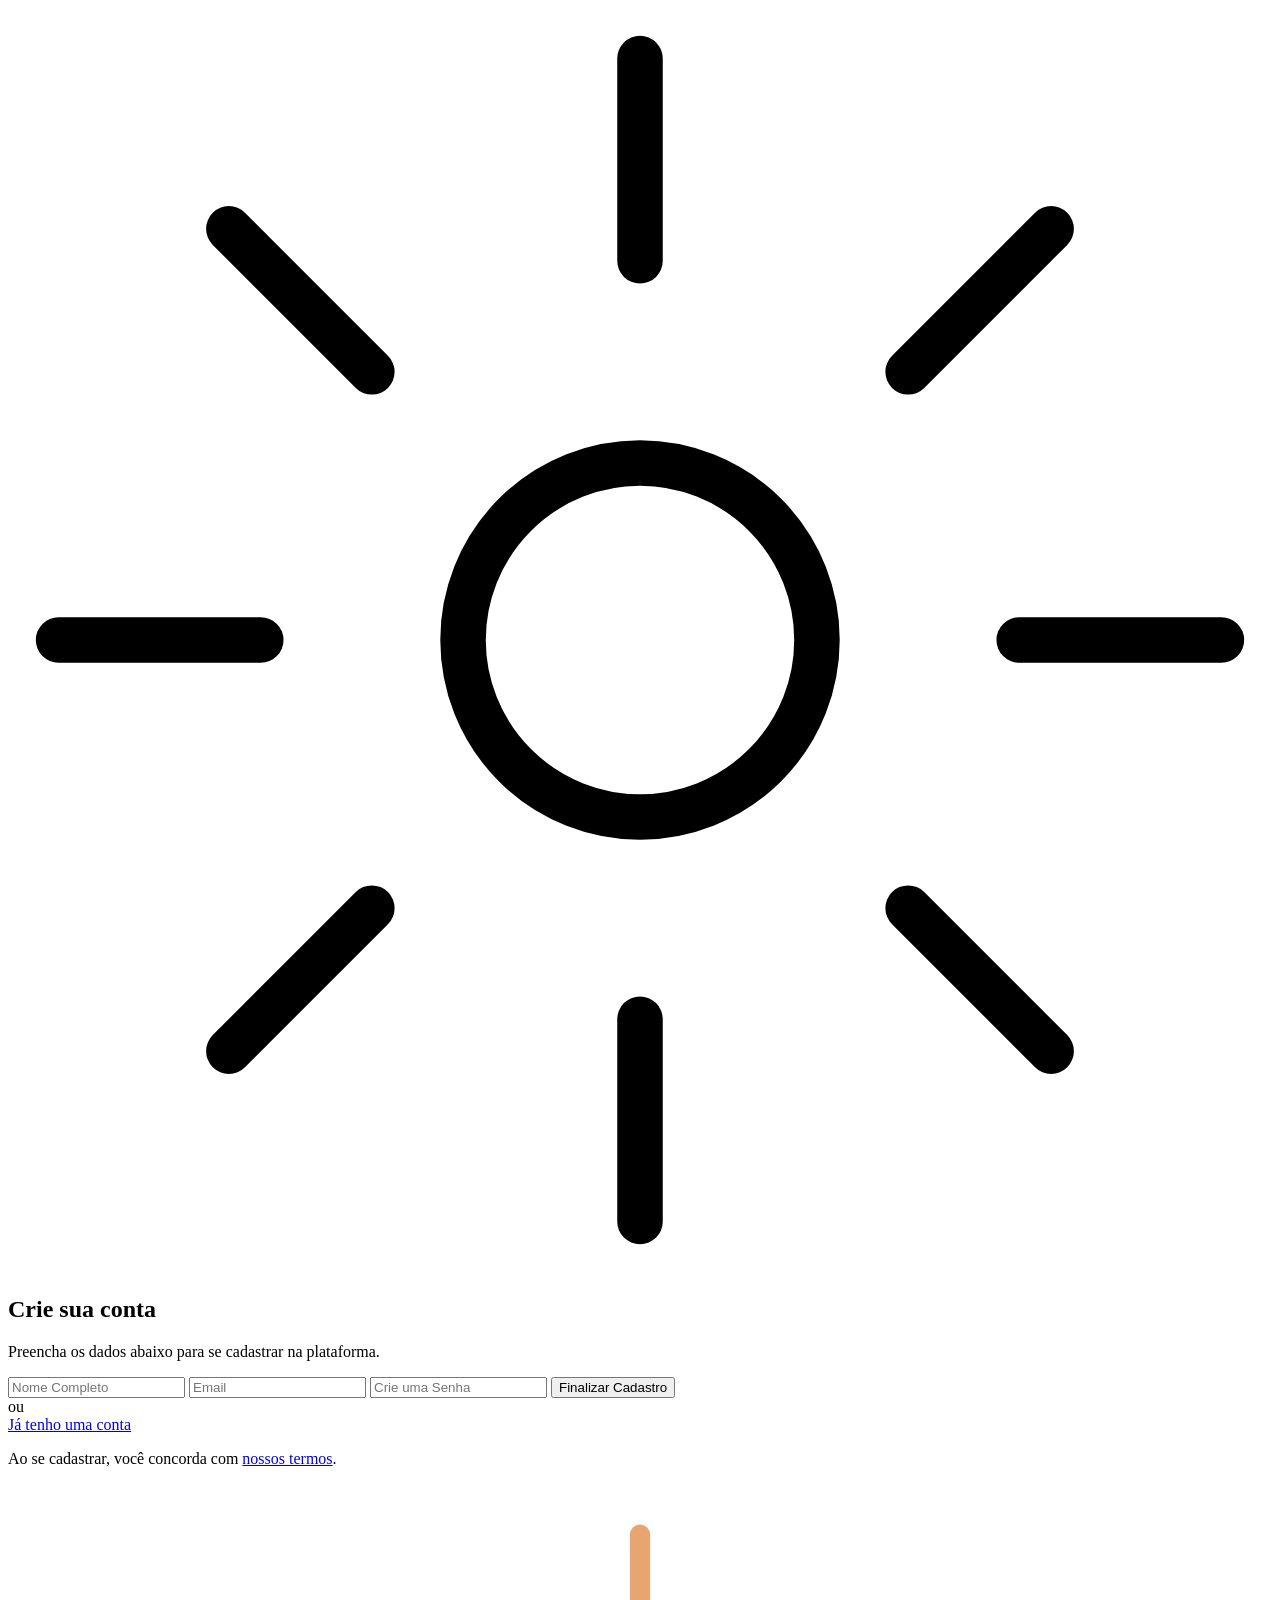
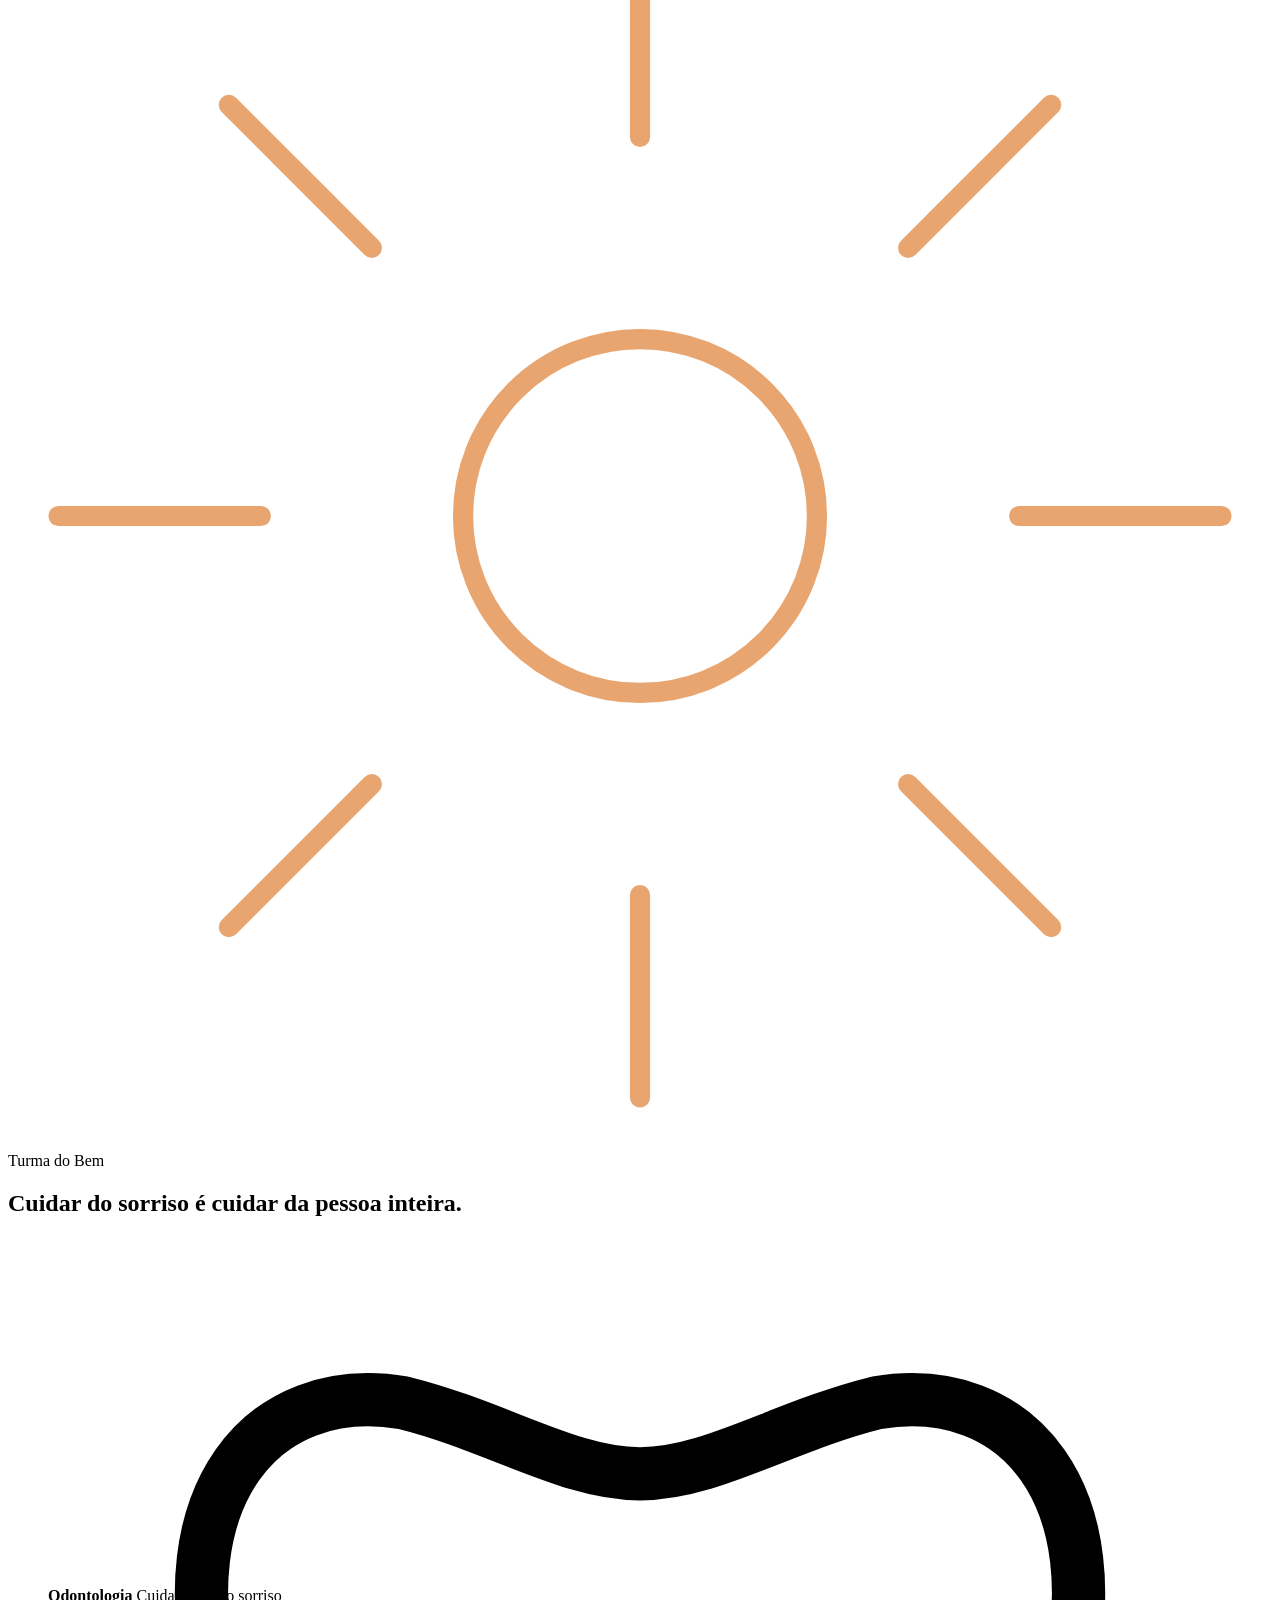
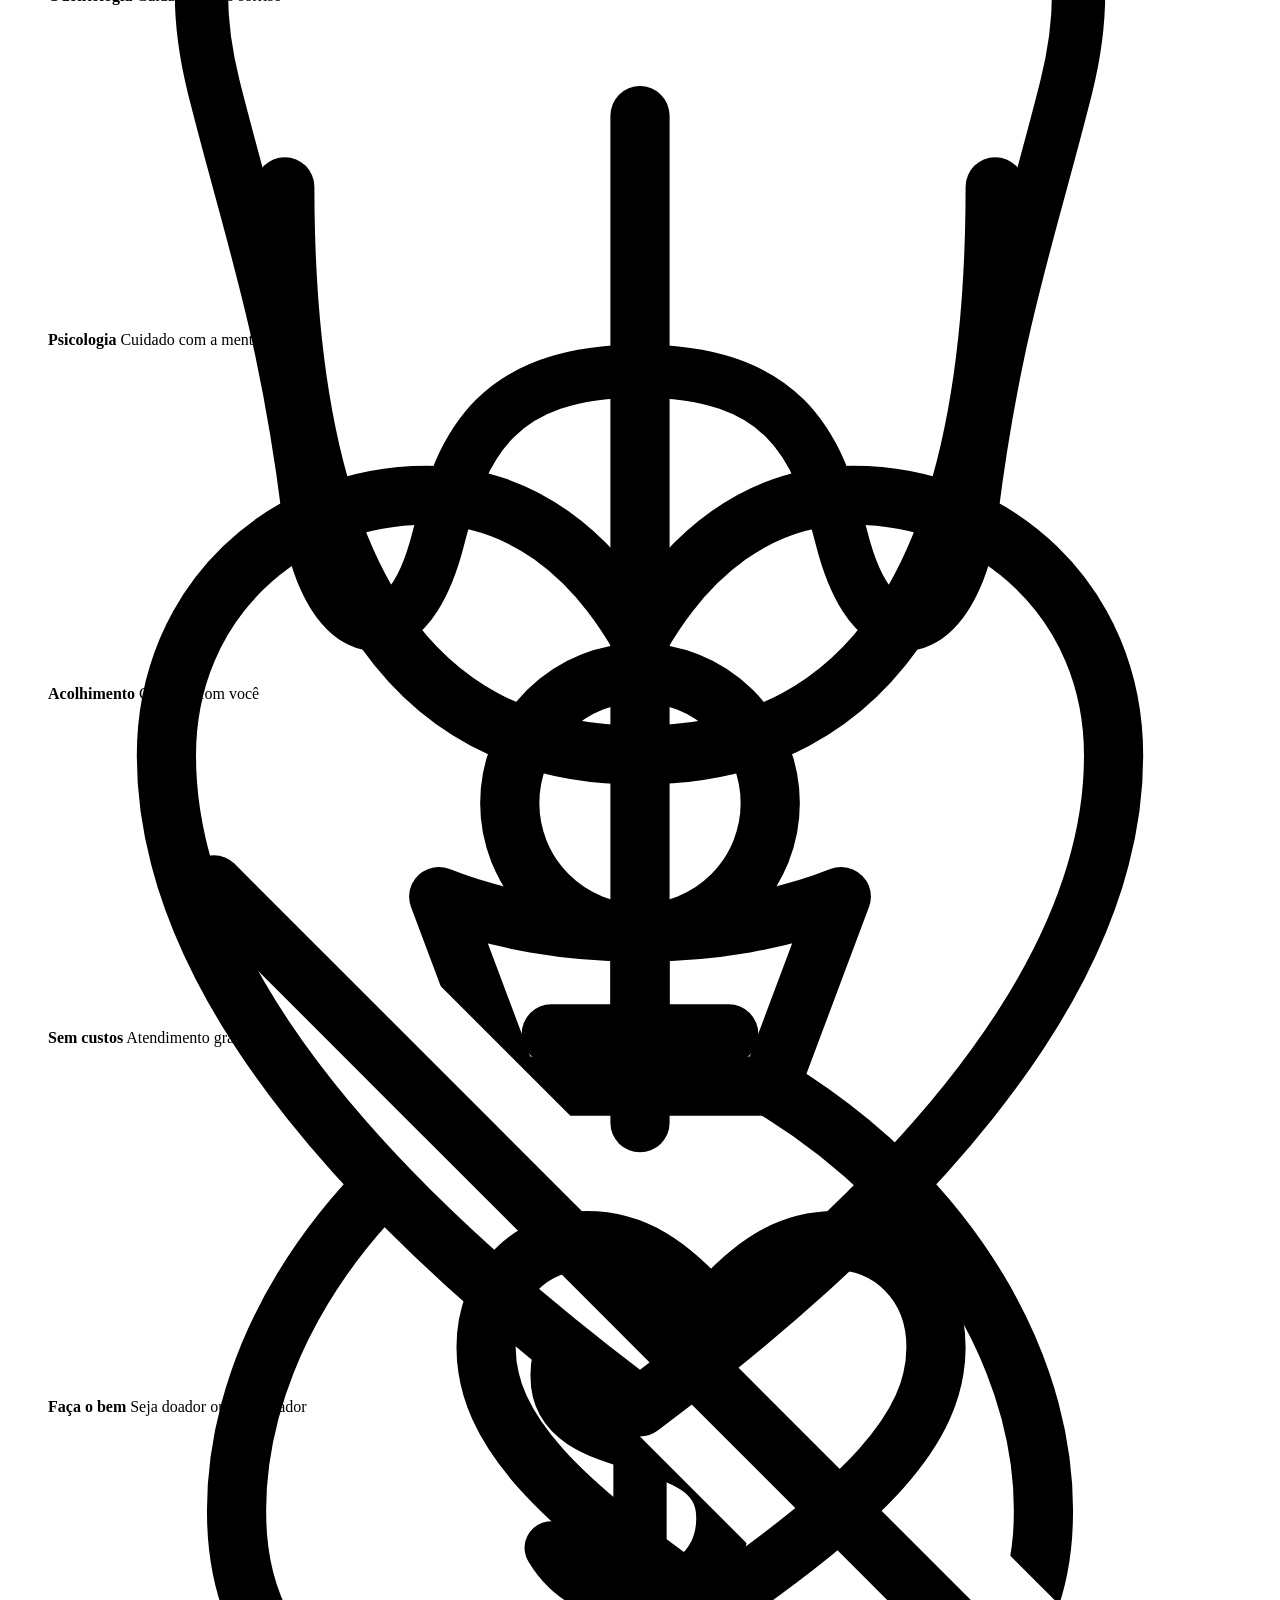
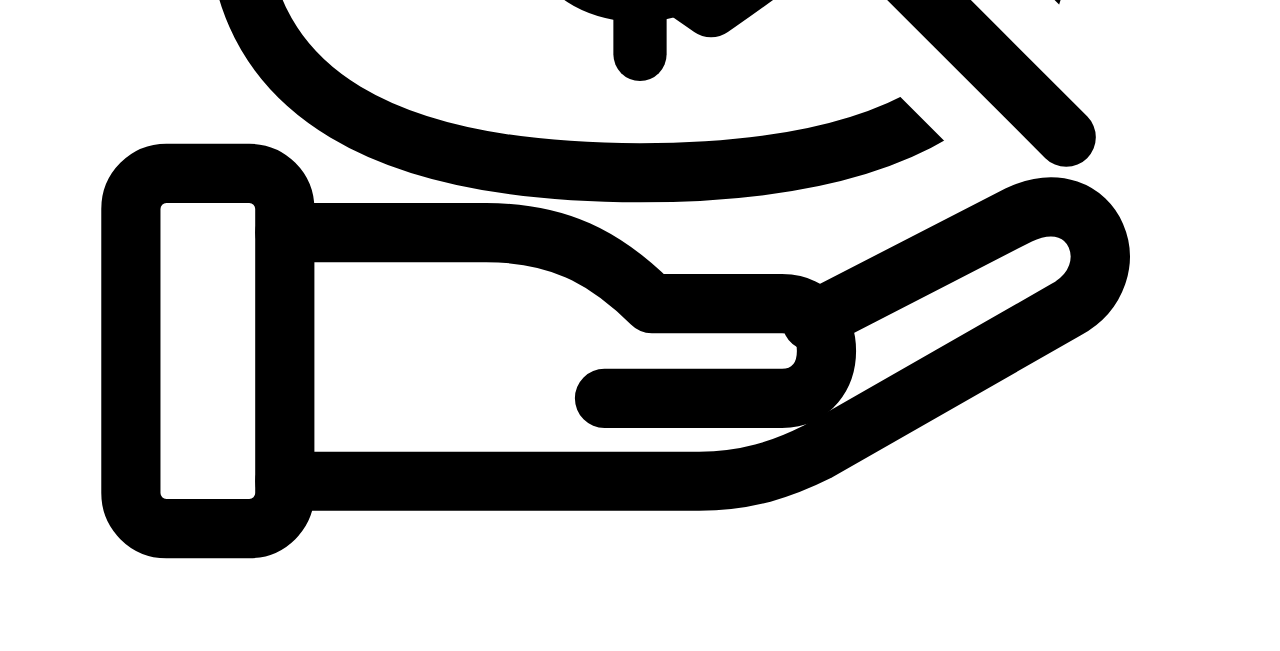
==== cadastro.html @ 6585f1bc "Move styles to external stylesheet Replaced internal CSS styles with an external stylesheet." ====
<!DOCTYPE html>
<html lang="pt-BR">
<head>
  <meta charset="UTF-8">
  <meta name="viewport" content="width=device-width, initial-scale=1.0">
  <title>Cadastro | Turma do Bem</title>

  <!-- Ícone da aba do navegador (favicon) -->
  <link rel="icon" type="image/svg+xml" href="data:image/svg+xml,%3Csvg xmlns='http://www.w3.org/2000/svg' viewBox='0 0 100 100'%3E%3Cg fill='none' stroke='%23E8A56F' stroke-width='6' stroke-linecap='round'%3E%3Ccircle cx='50' cy='50' r='17'/%3E%3Cpath d='M50 8v17 M50 75v17 M8 50h17 M75 50h17 M20.3 20.3l12 12 M67.7 67.7l12 12 M79.7 20.3l-12 12 M32.3 67.7l-12 12'/%3E%3C/g%3E%3C/svg%3E">

  <!-- Fontes utilizadas no projeto -->
  <link rel="preconnect" href="https://fonts.googleapis.com">
  <link rel="preconnect" href="https://fonts.gstatic.com" crossorigin>
  <link href="https://fonts.googleapis.com/css2?family=Hanken+Grotesk:wght@500;600;700&family=Roboto:wght@600&display=swap" rel="stylesheet">

  <link rel="stylesheet" href="style_cadastro_atualizado.css">
</head>

<body>
  <div class="pagina">
    <main>
      <!-- Área de cadastro -->
      <section class="formulario">
        <svg class="logo" viewBox="0 0 100 100" fill="none"
          stroke="currentColor" stroke-width="3.6" stroke-linecap="round"
          role="img" aria-label="Símbolo da Turma do Bem">
          <circle cx="50" cy="50" r="14"/>
          <g>
            <line x1="50" y1="4" x2="50" y2="20"/>
            <line x1="50" y1="4" x2="50" y2="20" transform="rotate(45 50 50)"/>
            <line x1="50" y1="4" x2="50" y2="20" transform="rotate(90 50 50)"/>
            <line x1="50" y1="4" x2="50" y2="20" transform="rotate(135 50 50)"/>
            <line x1="50" y1="4" x2="50" y2="20" transform="rotate(180 50 50)"/>
            <line x1="50" y1="4" x2="50" y2="20" transform="rotate(225 50 50)"/>
            <line x1="50" y1="4" x2="50" y2="20" transform="rotate(270 50 50)"/>
            <line x1="50" y1="4" x2="50" y2="20" transform="rotate(315 50 50)"/>
          </g>
        </svg>

        <h1>Crie sua conta</h1>
        <p class="subtitulo">Preencha os dados abaixo para se cadastrar na plataforma.</p>

        <form class="campos" id="cadastro" novalidate>
          <input id="nome" type="text" placeholder="Nome Completo"
            aria-label="Nome completo" autocomplete="name">
          <input id="email" type="email" placeholder="Email"
            aria-label="Email" autocomplete="email">
          <input id="senha" type="password" placeholder="Crie uma Senha"
            aria-label="Crie uma senha" autocomplete="new-password">

          <button class="botao" type="submit">Finalizar Cadastro</button>

          <div class="ou"><span></span>ou<span></span></div>
          <a class="botao-secundario" href="#">Já tenho uma conta</a>
        </form>

        <p class="termos">
          Ao se cadastrar, você concorda com <a href="#">nossos termos</a>.
        </p>
      </section>

      <!-- Área de apresentação dos serviços -->
      <section class="vitrine">
        <div class="brilho" aria-hidden="true"></div>

        <svg class="sol-fundo" aria-hidden="true" viewBox="0 0 100 100"
          fill="none" stroke="#E8A56F" stroke-width="1.6"
          stroke-linecap="round">
          <circle cx="50" cy="50" r="14"/>
          <g>
            <line x1="50" y1="4" x2="50" y2="20"/>
            <line x1="50" y1="4" x2="50" y2="20" transform="rotate(45 50 50)"/>
            <line x1="50" y1="4" x2="50" y2="20" transform="rotate(90 50 50)"/>
            <line x1="50" y1="4" x2="50" y2="20" transform="rotate(135 50 50)"/>
            <line x1="50" y1="4" x2="50" y2="20" transform="rotate(180 50 50)"/>
            <line x1="50" y1="4" x2="50" y2="20" transform="rotate(225 50 50)"/>
            <line x1="50" y1="4" x2="50" y2="20" transform="rotate(270 50 50)"/>
            <line x1="50" y1="4" x2="50" y2="20" transform="rotate(315 50 50)"/>
          </g>
        </svg>

        <div class="chamada">
          <span class="selo">Turma do Bem</span>
          <h2>Cuidar do sorriso é cuidar da <span>pessoa inteira.</span></h2>
        </div>

        <div class="arcos">
          <!-- Serviço 1: Odontologia -->
          <figure class="servico">
            <div class="arco laranja" style="height: 350px;">
              <svg viewBox="0 0 100 100" fill="none" stroke="currentColor"
                stroke-width="4.5" stroke-linecap="round" stroke-linejoin="round"
                aria-hidden="true">
                <path d="M30 14C18 12 10 22 14 38C17 50 20 58 22 74C23 84 30 88 33 76C35 68 38 62 50 62C62 62 65 68 67 76C70 88 77 84 78 74C80 58 83 50 86 38C90 22 82 12 70 14C62 16 56 20 50 20C44 20 38 16 30 14Z"/>
              </svg>
            </div>
            <figcaption>
              <strong class="texto-laranja">Odontologia</strong>
              <span>Cuidado com o sorriso</span>
            </figcaption>
          </figure>

          <!-- Serviço 2: Psicologia -->
          <figure class="servico">
            <div class="arco areia" style="height: 310px;">
              <svg viewBox="0 0 100 100" fill="none" stroke="currentColor"
                stroke-width="5" stroke-linecap="round" stroke-linejoin="round"
                aria-hidden="true">
                <path d="M20 14C20 46 30 62 50 62C70 62 80 46 80 14"/>
                <line x1="50" y1="8" x2="50" y2="92"/>
              </svg>
            </div>
            <figcaption>
              <strong class="texto-areia">Psicologia</strong>
              <span>Cuidado com a mente</span>
            </figcaption>
          </figure>

          <!-- Serviço 3: Acolhimento -->
          <figure class="servico">
            <div class="arco claro" style="height: 320px;">
              <svg viewBox="0 0 100 100" fill="none" stroke="currentColor"
                stroke-width="5" stroke-linecap="round" stroke-linejoin="round"
                aria-hidden="true">
                <path d="M50 88C18 64 10 46 10 33C10 20 20 11 32 11C40 11 46 16 50 23C54 16 60 11 68 11C80 11 90 20 90 33C90 46 82 64 50 88Z"/>
                <g transform="translate(25 19) scale(.5)" stroke-width="10">
                  <circle cx="50" cy="36" r="22"/>
                  <line x1="50" y1="58" x2="50" y2="90"/>
                  <line x1="35" y1="75" x2="65" y2="75"/>
                </g>
              </svg>
            </div>
            <figcaption>
              <strong class="texto-laranja">Acolhimento</strong>
              <span>Cuidado com você</span>
            </figcaption>
          </figure>

          <!-- Serviço 4: Atendimento gratuito -->
          <figure class="servico">
            <div class="arco areia" style="height: 310px;">
              <svg viewBox="0 0 100 100" fill="none" stroke="currentColor"
                stroke-width="5" stroke-linecap="round" stroke-linejoin="round"
                aria-hidden="true">
                <defs>
                  <mask id="corte">
                    <rect width="100" height="100" fill="#fff"/>
                    <line x1="14" y1="14" x2="86" y2="86"
                      stroke="#000" stroke-width="15"/>
                  </mask>
                </defs>
                <g mask="url(#corte)">
                  <path d="M39 31C24 40 15 55 16 69C17 82 28 89 50 89C72 89 83 82 84 69C85 55 76 40 61 31Z"/>
                  <path d="M39 31L33 15C43 19 57 19 67 15L61 31"/>
                  <path d="M57 53C55 50.5 52.5 49.5 50 49.5C45.5 49.5 43 52 43 55.5C43 63 57 59.5 57 67.5C57 71 54.5 74 50 74C46.5 74 44 72.5 42.5 70" stroke-width="4.5"/>
                  <line x1="50" y1="44" x2="50" y2="79" stroke-width="4.5"/>
                </g>
                <line x1="14" y1="14" x2="86" y2="86"/>
              </svg>
            </div>
            <figcaption>
              <strong class="texto-areia">Sem custos</strong>
              <span>Atendimento gratuito</span>
            </figcaption>
          </figure>

          <!-- Serviço 5: Doação e colaboração -->
          <figure class="servico">
            <div class="arco laranja" style="height: 335px;">
              <svg viewBox="0 0 100 100" fill="none" stroke="currentColor"
                stroke-width="5" stroke-linecap="round" stroke-linejoin="round"
                aria-hidden="true">
                <path d="M56 46C43 37 37 31 37 24C37 18.5 41 15 45.5 15C49.5 15 52.5 17 56 21C59.5 17 62.5 15 66.5 15C71 15 75 18.5 75 24C75 31 69 37 56 46Z"/>
                <rect x="7" y="60" width="13" height="30" rx="3"/>
                <path d="M20 65H37C43 65 47 67 51 71H62C67 71 67 79 62 79H47"/>
                <path d="M20 86H55C59 86 62 85 65 83.5L86 71.5C91.5 68.5 88.5 60.5 82 63.5L64.5 72.5"/>
              </svg>
            </div>
            <figcaption>
              <strong class="texto-laranja">Faça o bem</strong>
              <span>Seja doador ou colaborador</span>
            </figcaption>
          </figure>
        </div>
      </section>
    </main>
  </div>

  <script>
    // Seleciona o formulário de cadastro na página.
    const formulario = document.getElementById("cadastro");

    // Impede que o formulário recarregue a página ao ser enviado.
    formulario.addEventListener("submit", function(evento) {
      evento.preventDefault();
    });
  </script>
</body>
</html>
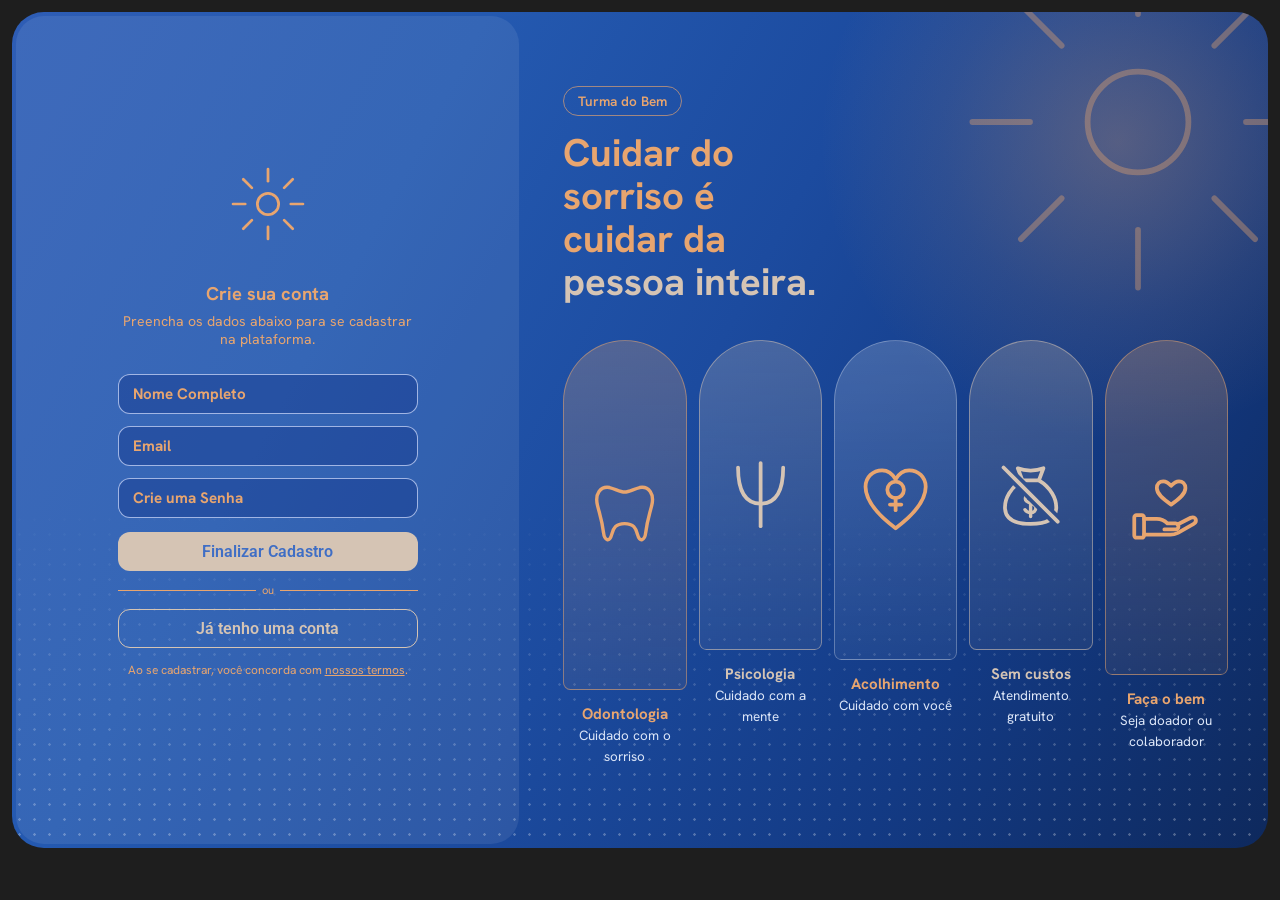
==== commit 348807e9: "Add internal CSS styles to cadastro.html Added internal CSS styles for layout and design." ====
--- a/cadastro.html
+++ b/cadastro.html
@@ -13,7 +13,354 @@
   <link rel="preconnect" href="https://fonts.gstatic.com" crossorigin>
   <link href="https://fonts.googleapis.com/css2?family=Hanken+Grotesk:wght@500;600;700&family=Roboto:wght@600&display=swap" rel="stylesheet">
 
-  <link rel="stylesheet" href="style_cadastro_atualizado.css">
+  <style>
+    /* 1. Configurações gerais e cores do projeto */
+    :root {
+      --fundo: #1e1e1e;
+      --laranja: #e8a56f;
+      --areia: #d5c4b4;
+      --texto: #dce6f8;
+      --branco: #ffffff;
+      --azul-botao: #3f6ec5;
+      --fonte: "Hanken Grotesk", "Segoe UI", sans-serif;
+      --fonte-botao: Roboto, "Segoe UI", sans-serif;
+    }
+
+    * {
+      box-sizing: border-box;
+    }
+
+    body {
+      margin: 0;
+      background: var(--fundo);
+      color: var(--texto);
+      font-family: var(--fonte);
+    }
+
+    .pagina {
+      padding: 12px;
+    }
+
+    /* 2. Estrutura principal: formulário e apresentação */
+    main {
+      display: flex;
+      flex-wrap: wrap;
+      min-height: 836px;
+      overflow: hidden;
+      border-radius: 32px;
+      background: linear-gradient(
+        118deg,
+        #2e5db5,
+        #2459b0 28%,
+        #1c4b9f 52%,
+        #133a84 76%,
+        #0e295d
+      );
+      position: relative;
+    }
+
+    /* Pontilhado decorativo na parte inferior */
+    main::after {
+      content: "";
+      position: absolute;
+      left: 0;
+      right: 0;
+      bottom: 0;
+      height: 42%;
+      pointer-events: none;
+      background-image: radial-gradient(
+        rgba(255, 255, 255, 0.28) 1.1px,
+        transparent 1.5px
+      );
+      background-size: 15px 15px;
+      -webkit-mask-image: linear-gradient(to top, #000, transparent);
+      mask-image: linear-gradient(to top, #000, transparent);
+    }
+
+    /* 3. Formulário de cadastro */
+    .formulario {
+      position: relative;
+      z-index: 2;
+      flex: 1 1 380px;
+      display: flex;
+      flex-direction: column;
+      align-items: center;
+      justify-content: center;
+      margin: 4px;
+      padding: 40px 24px 56px;
+      border-radius: 28px;
+      background: rgba(255, 255, 255, 0.08);
+      text-align: center;
+    }
+
+    .logo {
+      width: 76px;
+      height: 76px;
+      margin-bottom: 40px;
+      color: var(--laranja);
+    }
+
+    .formulario h1 {
+      margin: 0 0 6px;
+      color: var(--laranja);
+      font-size: 1.15rem;
+    }
+
+    .subtitulo {
+      max-width: 300px;
+      margin: 0 0 26px;
+      color: var(--laranja);
+      font-size: 0.88rem;
+    }
+
+    .campos {
+      width: 100%;
+      max-width: 300px;
+      display: flex;
+      flex-direction: column;
+      gap: 12px;
+    }
+
+    .campos input {
+      height: 40px;
+      padding: 0 14px;
+      border: 1.5px solid rgba(214, 226, 255, 0.7);
+      border-radius: 12px;
+      background: rgba(22, 56, 140, 0.45);
+      color: var(--branco);
+      font: 600 0.95rem var(--fonte);
+    }
+
+    .campos input::placeholder {
+      color: var(--laranja);
+      font-weight: 700;
+      opacity: 1;
+    }
+
+    .campos input:focus {
+      outline: 2px solid var(--laranja);
+      outline-offset: 2px;
+    }
+
+    .botao,
+    .botao-secundario {
+      padding: 10px 20px;
+      border-radius: 12px;
+      font: 600 1rem var(--fonte-botao);
+      cursor: pointer;
+    }
+
+    .botao {
+      margin-top: 2px;
+      border: none;
+      background: var(--areia);
+      color: var(--azul-botao);
+    }
+
+    .botao-secundario {
+      display: block;
+      padding: 9px 20px;
+      border: 1.5px solid var(--areia);
+      color: var(--areia);
+      text-decoration: none;
+    }
+
+    .ou {
+      display: flex;
+      align-items: center;
+      gap: 6px;
+      color: var(--laranja);
+      font-size: 0.7rem;
+    }
+
+    .ou span {
+      flex: 1;
+      border-top: 1.5px solid var(--laranja);
+    }
+
+    .termos {
+      margin: 14px 0 0;
+      color: var(--laranja);
+      font-size: 0.75rem;
+    }
+
+    .termos a {
+      color: var(--laranja);
+    }
+
+    /* 4. Área institucional da ONG */
+    .vitrine {
+      position: relative;
+      z-index: 1;
+      flex: 1.5 1 560px;
+      min-width: 0;
+      display: flex;
+      flex-direction: column;
+      justify-content: center;
+      gap: 36px;
+      padding: 48px 40px 56px;
+      overflow: hidden;
+    }
+
+    .brilho {
+      position: absolute;
+      top: -180px;
+      right: -160px;
+      width: 620px;
+      height: 620px;
+      border-radius: 50%;
+      background: radial-gradient(
+        circle,
+        rgba(232, 165, 111, 0.30),
+        rgba(232, 165, 111, 0.10) 40%,
+        transparent 68%
+      );
+    }
+
+    .sol-fundo {
+      position: absolute;
+      top: -70px;
+      right: -50px;
+      width: 360px;
+      opacity: 0.38;
+    }
+
+    .chamada {
+      position: relative;
+      max-width: 30ch;
+    }
+
+    .selo {
+      display: inline-block;
+      margin-bottom: 16px;
+      padding: 5px 14px;
+      border: 1px solid rgba(232, 165, 111, 0.65);
+      border-radius: 999px;
+      color: var(--laranja);
+      font-size: 0.85rem;
+      font-weight: 600;
+    }
+
+    .chamada h2 {
+      margin: 0;
+      color: var(--laranja);
+      font-size: 2.4rem;
+      line-height: 1.12;
+    }
+
+    .chamada h2 span {
+      color: var(--areia);
+    }
+
+    /* 5. Grade dos serviços */
+    .arcos {
+      position: relative;
+      width: 100%;
+      max-width: 820px;
+      display: grid;
+      grid-template-columns: repeat(5, 1fr);
+      gap: 24px 12px;
+    }
+
+    .servico {
+      min-width: 0;
+      margin: 0;
+      display: flex;
+      flex-direction: column;
+      gap: 14px;
+    }
+
+    .arco {
+      height: 320px;
+      display: flex;
+      align-items: center;
+      justify-content: center;
+      border: 1px solid;
+      border-radius: 200px 200px 24px 24px;
+    }
+
+    .arco svg {
+      width: 62%;
+      max-width: 84px;
+      height: auto;
+    }
+
+    .laranja {
+      border-color: rgba(232, 165, 111, 0.5);
+      background: linear-gradient(
+        180deg,
+        rgba(232, 165, 111, 0.26),
+        rgba(232, 165, 111, 0.08)
+      );
+      color: var(--laranja);
+    }
+
+    .areia {
+      border-color: rgba(213, 196, 180, 0.5);
+      background: linear-gradient(
+        180deg,
+        rgba(213, 196, 180, 0.24),
+        rgba(213, 196, 180, 0.07)
+      );
+      color: var(--areia);
+    }
+
+    .claro {
+      border-color: rgba(255, 255, 255, 0.28);
+      background: linear-gradient(
+        180deg,
+        rgba(255, 255, 255, 0.18),
+        rgba(255, 255, 255, 0.05)
+      );
+      color: var(--laranja);
+    }
+
+    figcaption {
+      text-align: center;
+    }
+
+    figcaption strong {
+      display: block;
+      font-size: 0.95rem;
+      white-space: nowrap;
+    }
+
+    figcaption span {
+      color: var(--texto);
+      font-size: 0.84rem;
+    }
+
+    .texto-laranja {
+      color: var(--laranja);
+    }
+
+    .texto-areia {
+      color: var(--areia);
+    }
+
+    /* 6. Ajustes para celulares e telas menores */
+    @media (max-width: 760px) {
+      main {
+        min-height: 0;
+      }
+
+      .vitrine {
+        padding: 36px 20px 44px;
+      }
+
+      .arcos {
+        grid-template-columns: repeat(3, 1fr);
+      }
+
+      .arco {
+        height: 170px;
+      }
+
+      .chamada h2 {
+        font-size: 1.8rem;
+      }
+    }
+  </style>
 </head>
 
 <body>
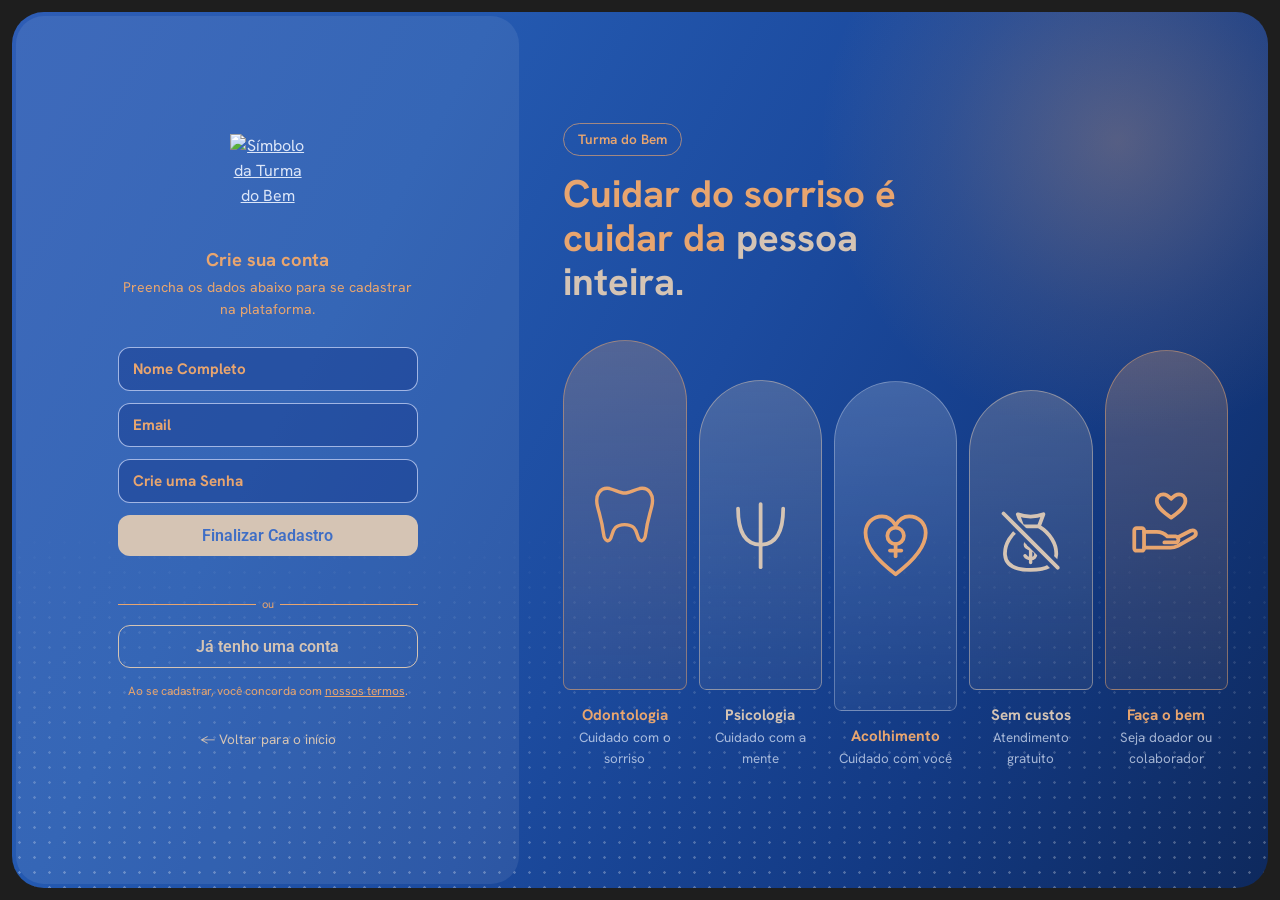
==== commit f628895e: "Enhance cadastro.html with meta and form updates Updated the cadastro.html file by adding a descript" ====
--- a/cadastro.html
+++ b/cadastro.html
@@ -3,441 +3,67 @@
 <head>
   <meta charset="UTF-8">
   <meta name="viewport" content="width=device-width, initial-scale=1.0">
+  <meta name="description" content="Crie sua conta na plataforma da Turma do Bem.">
   <title>Cadastro | Turma do Bem</title>
 
-  <!-- Ícone da aba do navegador (favicon) -->
-  <link rel="icon" type="image/svg+xml" href="data:image/svg+xml,%3Csvg xmlns='http://www.w3.org/2000/svg' viewBox='0 0 100 100'%3E%3Cg fill='none' stroke='%23E8A56F' stroke-width='6' stroke-linecap='round'%3E%3Ccircle cx='50' cy='50' r='17'/%3E%3Cpath d='M50 8v17 M50 75v17 M8 50h17 M75 50h17 M20.3 20.3l12 12 M67.7 67.7l12 12 M79.7 20.3l-12 12 M32.3 67.7l-12 12'/%3E%3C/g%3E%3C/svg%3E">
-
-  <!-- Fontes utilizadas no projeto -->
+  <!-- Ícone da aba e fontes -->
+  <link rel="icon" href="imagens/logo.svg" type="image/svg+xml">
   <link rel="preconnect" href="https://fonts.googleapis.com">
   <link rel="preconnect" href="https://fonts.gstatic.com" crossorigin>
   <link href="https://fonts.googleapis.com/css2?family=Hanken+Grotesk:wght@500;600;700&family=Roboto:wght@600&display=swap" rel="stylesheet">
 
-  <style>
-    /* 1. Configurações gerais e cores do projeto */
-    :root {
-      --fundo: #1e1e1e;
-      --laranja: #e8a56f;
-      --areia: #d5c4b4;
-      --texto: #dce6f8;
-      --branco: #ffffff;
-      --azul-botao: #3f6ec5;
-      --fonte: "Hanken Grotesk", "Segoe UI", sans-serif;
-      --fonte-botao: Roboto, "Segoe UI", sans-serif;
-    }
-
-    * {
-      box-sizing: border-box;
-    }
-
-    body {
-      margin: 0;
-      background: var(--fundo);
-      color: var(--texto);
-      font-family: var(--fonte);
-    }
-
-    .pagina {
-      padding: 12px;
-    }
-
-    /* 2. Estrutura principal: formulário e apresentação */
-    main {
-      display: flex;
-      flex-wrap: wrap;
-      min-height: 836px;
-      overflow: hidden;
-      border-radius: 32px;
-      background: linear-gradient(
-        118deg,
-        #2e5db5,
-        #2459b0 28%,
-        #1c4b9f 52%,
-        #133a84 76%,
-        #0e295d
-      );
-      position: relative;
-    }
-
-    /* Pontilhado decorativo na parte inferior */
-    main::after {
-      content: "";
-      position: absolute;
-      left: 0;
-      right: 0;
-      bottom: 0;
-      height: 42%;
-      pointer-events: none;
-      background-image: radial-gradient(
-        rgba(255, 255, 255, 0.28) 1.1px,
-        transparent 1.5px
-      );
-      background-size: 15px 15px;
-      -webkit-mask-image: linear-gradient(to top, #000, transparent);
-      mask-image: linear-gradient(to top, #000, transparent);
-    }
-
-    /* 3. Formulário de cadastro */
-    .formulario {
-      position: relative;
-      z-index: 2;
-      flex: 1 1 380px;
-      display: flex;
-      flex-direction: column;
-      align-items: center;
-      justify-content: center;
-      margin: 4px;
-      padding: 40px 24px 56px;
-      border-radius: 28px;
-      background: rgba(255, 255, 255, 0.08);
-      text-align: center;
-    }
-
-    .logo {
-      width: 76px;
-      height: 76px;
-      margin-bottom: 40px;
-      color: var(--laranja);
-    }
-
-    .formulario h1 {
-      margin: 0 0 6px;
-      color: var(--laranja);
-      font-size: 1.15rem;
-    }
-
-    .subtitulo {
-      max-width: 300px;
-      margin: 0 0 26px;
-      color: var(--laranja);
-      font-size: 0.88rem;
-    }
-
-    .campos {
-      width: 100%;
-      max-width: 300px;
-      display: flex;
-      flex-direction: column;
-      gap: 12px;
-    }
-
-    .campos input {
-      height: 40px;
-      padding: 0 14px;
-      border: 1.5px solid rgba(214, 226, 255, 0.7);
-      border-radius: 12px;
-      background: rgba(22, 56, 140, 0.45);
-      color: var(--branco);
-      font: 600 0.95rem var(--fonte);
-    }
-
-    .campos input::placeholder {
-      color: var(--laranja);
-      font-weight: 700;
-      opacity: 1;
-    }
-
-    .campos input:focus {
-      outline: 2px solid var(--laranja);
-      outline-offset: 2px;
-    }
-
-    .botao,
-    .botao-secundario {
-      padding: 10px 20px;
-      border-radius: 12px;
-      font: 600 1rem var(--fonte-botao);
-      cursor: pointer;
-    }
-
-    .botao {
-      margin-top: 2px;
-      border: none;
-      background: var(--areia);
-      color: var(--azul-botao);
-    }
-
-    .botao-secundario {
-      display: block;
-      padding: 9px 20px;
-      border: 1.5px solid var(--areia);
-      color: var(--areia);
-      text-decoration: none;
-    }
-
-    .ou {
-      display: flex;
-      align-items: center;
-      gap: 6px;
-      color: var(--laranja);
-      font-size: 0.7rem;
-    }
-
-    .ou span {
-      flex: 1;
-      border-top: 1.5px solid var(--laranja);
-    }
-
-    .termos {
-      margin: 14px 0 0;
-      color: var(--laranja);
-      font-size: 0.75rem;
-    }
-
-    .termos a {
-      color: var(--laranja);
-    }
-
-    /* 4. Área institucional da ONG */
-    .vitrine {
-      position: relative;
-      z-index: 1;
-      flex: 1.5 1 560px;
-      min-width: 0;
-      display: flex;
-      flex-direction: column;
-      justify-content: center;
-      gap: 36px;
-      padding: 48px 40px 56px;
-      overflow: hidden;
-    }
-
-    .brilho {
-      position: absolute;
-      top: -180px;
-      right: -160px;
-      width: 620px;
-      height: 620px;
-      border-radius: 50%;
-      background: radial-gradient(
-        circle,
-        rgba(232, 165, 111, 0.30),
-        rgba(232, 165, 111, 0.10) 40%,
-        transparent 68%
-      );
-    }
-
-    .sol-fundo {
-      position: absolute;
-      top: -70px;
-      right: -50px;
-      width: 360px;
-      opacity: 0.38;
-    }
-
-    .chamada {
-      position: relative;
-      max-width: 30ch;
-    }
-
-    .selo {
-      display: inline-block;
-      margin-bottom: 16px;
-      padding: 5px 14px;
-      border: 1px solid rgba(232, 165, 111, 0.65);
-      border-radius: 999px;
-      color: var(--laranja);
-      font-size: 0.85rem;
-      font-weight: 600;
-    }
-
-    .chamada h2 {
-      margin: 0;
-      color: var(--laranja);
-      font-size: 2.4rem;
-      line-height: 1.12;
-    }
-
-    .chamada h2 span {
-      color: var(--areia);
-    }
-
-    /* 5. Grade dos serviços */
-    .arcos {
-      position: relative;
-      width: 100%;
-      max-width: 820px;
-      display: grid;
-      grid-template-columns: repeat(5, 1fr);
-      gap: 24px 12px;
-    }
-
-    .servico {
-      min-width: 0;
-      margin: 0;
-      display: flex;
-      flex-direction: column;
-      gap: 14px;
-    }
-
-    .arco {
-      height: 320px;
-      display: flex;
-      align-items: center;
-      justify-content: center;
-      border: 1px solid;
-      border-radius: 200px 200px 24px 24px;
-    }
-
-    .arco svg {
-      width: 62%;
-      max-width: 84px;
-      height: auto;
-    }
-
-    .laranja {
-      border-color: rgba(232, 165, 111, 0.5);
-      background: linear-gradient(
-        180deg,
-        rgba(232, 165, 111, 0.26),
-        rgba(232, 165, 111, 0.08)
-      );
-      color: var(--laranja);
-    }
-
-    .areia {
-      border-color: rgba(213, 196, 180, 0.5);
-      background: linear-gradient(
-        180deg,
-        rgba(213, 196, 180, 0.24),
-        rgba(213, 196, 180, 0.07)
-      );
-      color: var(--areia);
-    }
-
-    .claro {
-      border-color: rgba(255, 255, 255, 0.28);
-      background: linear-gradient(
-        180deg,
-        rgba(255, 255, 255, 0.18),
-        rgba(255, 255, 255, 0.05)
-      );
-      color: var(--laranja);
-    }
-
-    figcaption {
-      text-align: center;
-    }
-
-    figcaption strong {
-      display: block;
-      font-size: 0.95rem;
-      white-space: nowrap;
-    }
-
-    figcaption span {
-      color: var(--texto);
-      font-size: 0.84rem;
-    }
-
-    .texto-laranja {
-      color: var(--laranja);
-    }
-
-    .texto-areia {
-      color: var(--areia);
-    }
-
-    /* 6. Ajustes para celulares e telas menores */
-    @media (max-width: 760px) {
-      main {
-        min-height: 0;
-      }
-
-      .vitrine {
-        padding: 36px 20px 44px;
-      }
-
-      .arcos {
-        grid-template-columns: repeat(3, 1fr);
-      }
-
-      .arco {
-        height: 170px;
-      }
-
-      .chamada h2 {
-        font-size: 1.8rem;
-      }
-    }
-  </style>
+  <!-- Estilos do site -->
+  <link rel="stylesheet" href="css/style.css">
 </head>
 
 <body>
   <div class="pagina">
-    <main>
+    <main class="moldura acesso">
       <!-- Área de cadastro -->
-      <section class="formulario">
-        <svg class="logo" viewBox="0 0 100 100" fill="none"
-          stroke="currentColor" stroke-width="3.6" stroke-linecap="round"
-          role="img" aria-label="Símbolo da Turma do Bem">
-          <circle cx="50" cy="50" r="14"/>
-          <g>
-            <line x1="50" y1="4" x2="50" y2="20"/>
-            <line x1="50" y1="4" x2="50" y2="20" transform="rotate(45 50 50)"/>
-            <line x1="50" y1="4" x2="50" y2="20" transform="rotate(90 50 50)"/>
-            <line x1="50" y1="4" x2="50" y2="20" transform="rotate(135 50 50)"/>
-            <line x1="50" y1="4" x2="50" y2="20" transform="rotate(180 50 50)"/>
-            <line x1="50" y1="4" x2="50" y2="20" transform="rotate(225 50 50)"/>
-            <line x1="50" y1="4" x2="50" y2="20" transform="rotate(270 50 50)"/>
-            <line x1="50" y1="4" x2="50" y2="20" transform="rotate(315 50 50)"/>
-          </g>
-        </svg>
+      <section class="acesso-form">
+        <a href="index.html" aria-label="Voltar para a página inicial">
+          <img class="acesso-logo" src="imagens/logo.svg" alt="Símbolo da Turma do Bem">
+        </a>
 
         <h1>Crie sua conta</h1>
         <p class="subtitulo">Preencha os dados abaixo para se cadastrar na plataforma.</p>
 
-        <form class="campos" id="cadastro" novalidate>
-          <input id="nome" type="text" placeholder="Nome Completo"
-            aria-label="Nome completo" autocomplete="name">
-          <input id="email" type="email" placeholder="Email"
-            aria-label="Email" autocomplete="email">
-          <input id="senha" type="password" placeholder="Crie uma Senha"
-            aria-label="Crie uma senha" autocomplete="new-password">
+        <form class="campos" novalidate data-validar
+          data-sucesso="Cadastro realizado! Levando você para o login..."
+          data-destino="login.html">
+          <input name="nome" type="text" placeholder="Nome Completo"
+            aria-label="Nome completo" autocomplete="name" required>
+          <input name="email" type="email" placeholder="Email"
+            aria-label="Email" autocomplete="email" required>
+          <input name="senha" type="password" placeholder="Crie uma Senha"
+            aria-label="Crie uma senha" autocomplete="new-password" minlength="6" required>
 
           <button class="botao" type="submit">Finalizar Cadastro</button>
+          <p class="aviso" role="status" aria-live="polite"></p>
 
           <div class="ou"><span></span>ou<span></span></div>
-          <a class="botao-secundario" href="#">Já tenho uma conta</a>
+          <a class="botao-secundario" href="login.html">Já tenho uma conta</a>
         </form>
 
-        <p class="termos">
-          Ao se cadastrar, você concorda com <a href="#">nossos termos</a>.
-        </p>
+        <p class="termos">Ao se cadastrar, você concorda com <a href="#">nossos termos</a>.</p>
+        <a class="voltar" href="index.html">&larr; Voltar para o início</a>
       </section>
 
       <!-- Área de apresentação dos serviços -->
       <section class="vitrine">
         <div class="brilho" aria-hidden="true"></div>
+        <img class="sol-fundo" src="imagens/sol-fino.svg" alt="">
 
-        <svg class="sol-fundo" aria-hidden="true" viewBox="0 0 100 100"
-          fill="none" stroke="#E8A56F" stroke-width="1.6"
-          stroke-linecap="round">
-          <circle cx="50" cy="50" r="14"/>
-          <g>
-            <line x1="50" y1="4" x2="50" y2="20"/>
-            <line x1="50" y1="4" x2="50" y2="20" transform="rotate(45 50 50)"/>
-            <line x1="50" y1="4" x2="50" y2="20" transform="rotate(90 50 50)"/>
-            <line x1="50" y1="4" x2="50" y2="20" transform="rotate(135 50 50)"/>
-            <line x1="50" y1="4" x2="50" y2="20" transform="rotate(180 50 50)"/>
-            <line x1="50" y1="4" x2="50" y2="20" transform="rotate(225 50 50)"/>
-            <line x1="50" y1="4" x2="50" y2="20" transform="rotate(270 50 50)"/>
-            <line x1="50" y1="4" x2="50" y2="20" transform="rotate(315 50 50)"/>
-          </g>
-        </svg>
-
-        <div class="chamada">
+        <div>
           <span class="selo">Turma do Bem</span>
-          <h2>Cuidar do sorriso é cuidar da <span>pessoa inteira.</span></h2>
+          <h2>Cuidar do sorriso é cuidar da <span class="destaque">pessoa inteira.</span></h2>
         </div>
 
         <div class="arcos">
           <!-- Serviço 1: Odontologia -->
           <figure class="servico">
-            <div class="arco laranja" style="height: 350px;">
-              <svg viewBox="0 0 100 100" fill="none" stroke="currentColor"
-                stroke-width="4.5" stroke-linecap="round" stroke-linejoin="round"
-                aria-hidden="true">
+            <div class="arco laranja">
+              <svg viewBox="0 0 100 100" fill="none" stroke="currentColor" stroke-width="4.5" stroke-linecap="round" stroke-linejoin="round" aria-hidden="true">
                 <path d="M30 14C18 12 10 22 14 38C17 50 20 58 22 74C23 84 30 88 33 76C35 68 38 62 50 62C62 62 65 68 67 76C70 88 77 84 78 74C80 58 83 50 86 38C90 22 82 12 70 14C62 16 56 20 50 20C44 20 38 16 30 14Z"/>
               </svg>
             </div>
@@ -449,10 +75,8 @@
 
           <!-- Serviço 2: Psicologia -->
           <figure class="servico">
-            <div class="arco areia" style="height: 310px;">
-              <svg viewBox="0 0 100 100" fill="none" stroke="currentColor"
-                stroke-width="5" stroke-linecap="round" stroke-linejoin="round"
-                aria-hidden="true">
+            <div class="arco areia">
+              <svg viewBox="0 0 100 100" fill="none" stroke="currentColor" stroke-width="5" stroke-linecap="round" stroke-linejoin="round" aria-hidden="true">
                 <path d="M20 14C20 46 30 62 50 62C70 62 80 46 80 14"/>
                 <line x1="50" y1="8" x2="50" y2="92"/>
               </svg>
@@ -465,10 +89,8 @@
 
           <!-- Serviço 3: Acolhimento -->
           <figure class="servico">
-            <div class="arco claro" style="height: 320px;">
-              <svg viewBox="0 0 100 100" fill="none" stroke="currentColor"
-                stroke-width="5" stroke-linecap="round" stroke-linejoin="round"
-                aria-hidden="true">
+            <div class="arco claro">
+              <svg viewBox="0 0 100 100" fill="none" stroke="currentColor" stroke-width="5" stroke-linecap="round" stroke-linejoin="round" aria-hidden="true">
                 <path d="M50 88C18 64 10 46 10 33C10 20 20 11 32 11C40 11 46 16 50 23C54 16 60 11 68 11C80 11 90 20 90 33C90 46 82 64 50 88Z"/>
                 <g transform="translate(25 19) scale(.5)" stroke-width="10">
                   <circle cx="50" cy="36" r="22"/>
@@ -485,15 +107,12 @@
 
           <!-- Serviço 4: Atendimento gratuito -->
           <figure class="servico">
-            <div class="arco areia" style="height: 310px;">
-              <svg viewBox="0 0 100 100" fill="none" stroke="currentColor"
-                stroke-width="5" stroke-linecap="round" stroke-linejoin="round"
-                aria-hidden="true">
+            <div class="arco areia">
+              <svg viewBox="0 0 100 100" fill="none" stroke="currentColor" stroke-width="5" stroke-linecap="round" stroke-linejoin="round" aria-hidden="true">
                 <defs>
                   <mask id="corte">
                     <rect width="100" height="100" fill="#fff"/>
-                    <line x1="14" y1="14" x2="86" y2="86"
-                      stroke="#000" stroke-width="15"/>
+                    <line x1="14" y1="14" x2="86" y2="86" stroke="#000" stroke-width="15"/>
                   </mask>
                 </defs>
                 <g mask="url(#corte)">
@@ -513,10 +132,8 @@
 
           <!-- Serviço 5: Doação e colaboração -->
           <figure class="servico">
-            <div class="arco laranja" style="height: 335px;">
-              <svg viewBox="0 0 100 100" fill="none" stroke="currentColor"
-                stroke-width="5" stroke-linecap="round" stroke-linejoin="round"
-                aria-hidden="true">
+            <div class="arco laranja">
+              <svg viewBox="0 0 100 100" fill="none" stroke="currentColor" stroke-width="5" stroke-linecap="round" stroke-linejoin="round" aria-hidden="true">
                 <path d="M56 46C43 37 37 31 37 24C37 18.5 41 15 45.5 15C49.5 15 52.5 17 56 21C59.5 17 62.5 15 66.5 15C71 15 75 18.5 75 24C75 31 69 37 56 46Z"/>
                 <rect x="7" y="60" width="13" height="30" rx="3"/>
                 <path d="M20 65H37C43 65 47 67 51 71H62C67 71 67 79 62 79H47"/>
@@ -533,14 +150,6 @@
     </main>
   </div>
 
-  <script>
-    // Seleciona o formulário de cadastro na página.
-    const formulario = document.getElementById("cadastro");
-
-    // Impede que o formulário recarregue a página ao ser enviado.
-    formulario.addEventListener("submit", function(evento) {
-      evento.preventDefault();
-    });
-  </script>
+  <script src="js/main.js"></script>
 </body>
 </html>
--- a/css/style.css
+++ b/css/style.css
@@ -0,0 +1,1492 @@
+/* ==========================================================
+   Turma do Bem - Folha de estilos única do site
+   ----------------------------------------------------------
+   1.  Cores, fontes e medidas
+   2.  Configurações gerais
+   3.  Moldura azul (degradê, pontilhado e brilho)
+   4.  Cabeçalho e menu
+   5.  Abertura das páginas
+   6.  Botões e selos
+   7.  Seções e grades
+   8.  Cartões, números e etapas
+   9.  Arcos (serviços e integrantes)
+   10. Perguntas frequentes
+   11. Formulários
+   12. Protótipo do painel
+   13. Páginas de acesso (login e cadastro)
+   14. Rodapé
+   15. Animações
+   16. Ajustes para telas menores
+   ========================================================== */
+
+
+/* 1. Cores, fontes e medidas */
+:root {
+  --fundo: #1e1e1e;
+  --laranja: #e8a56f;
+  --areia: #d5c4b4;
+  --texto: #dce6f8;
+  --texto-suave: rgba(220, 230, 248, 0.72);
+  --branco: #ffffff;
+  --azul-botao: #3f6ec5;
+  --vidro: rgba(255, 255, 255, 0.08);
+  --vidro-suave: rgba(255, 255, 255, 0.04);
+  --linha: rgba(255, 255, 255, 0.1);
+  --degrade: linear-gradient(118deg, #2e5db5, #2459b0 28%, #1c4b9f 52%, #133a84 76%, #0e295d);
+  --fonte: "Hanken Grotesk", "Segoe UI", sans-serif;
+  --fonte-botao: Roboto, "Segoe UI", sans-serif;
+  --raio-grande: 32px;
+  --raio: 24px;
+  --raio-pequeno: 12px;
+  --largura: 1120px;
+}
+
+
+/* 2. Configurações gerais */
+* {
+  box-sizing: border-box;
+}
+
+html {
+  scroll-behavior: smooth;
+}
+
+body {
+  margin: 0;
+  background: var(--fundo);
+  color: var(--texto);
+  font-family: var(--fonte);
+  line-height: 1.55;
+}
+
+img {
+  max-width: 100%;
+  display: block;
+}
+
+a {
+  color: inherit;
+}
+
+h1,
+h2,
+h3 {
+  margin: 0;
+  color: var(--laranja);
+  line-height: 1.15;
+}
+
+p {
+  margin: 0;
+}
+
+:focus-visible {
+  outline: 2px solid var(--laranja);
+  outline-offset: 3px;
+}
+
+.pagina {
+  position: relative;
+  display: flex;
+  flex-direction: column;
+  gap: 12px;
+  padding: 12px;
+}
+
+.container {
+  width: 100%;
+  max-width: var(--largura);
+  margin: 0 auto;
+  padding: 0 24px;
+}
+
+.destaque {
+  color: var(--areia);
+}
+
+.sr-only {
+  position: absolute;
+  width: 1px;
+  height: 1px;
+  overflow: hidden;
+  clip: rect(0 0 0 0);
+  white-space: nowrap;
+}
+
+
+/* 3. Moldura azul (degradê, pontilhado e brilho) */
+.moldura {
+  position: relative;
+  overflow: hidden;
+  border-radius: var(--raio-grande);
+  background: var(--degrade);
+}
+
+/* Pontilhado decorativo na parte inferior */
+.moldura::after {
+  content: "";
+  position: absolute;
+  left: 0;
+  right: 0;
+  bottom: 0;
+  height: 42%;
+  pointer-events: none;
+  background-image: radial-gradient(rgba(255, 255, 255, 0.28) 1.1px, transparent 1.5px);
+  background-size: 15px 15px;
+  -webkit-mask-image: linear-gradient(to top, #000, transparent);
+  mask-image: linear-gradient(to top, #000, transparent);
+}
+
+.moldura > * {
+  position: relative;
+  z-index: 1;
+}
+
+.brilho {
+  position: absolute;
+  top: -180px;
+  right: -160px;
+  z-index: 0;
+  width: 620px;
+  height: 620px;
+  border-radius: 50%;
+  pointer-events: none;
+  background: radial-gradient(circle, rgba(232, 165, 111, 0.3), rgba(232, 165, 111, 0.1) 40%, transparent 68%);
+}
+
+.sol-fundo {
+  position: absolute;
+  top: -70px;
+  right: -50px;
+  z-index: 0;
+  width: 360px;
+  opacity: 0.38;
+  pointer-events: none;
+}
+
+
+/* 4. Cabeçalho e menu */
+.cabecalho {
+  position: absolute;
+  top: 12px;
+  left: 12px;
+  right: 12px;
+  z-index: 10;
+}
+
+.topo {
+  display: flex;
+  align-items: center;
+  justify-content: space-between;
+  gap: 24px;
+  padding-top: 24px;
+  padding-bottom: 24px;
+}
+
+.marca {
+  display: flex;
+  align-items: center;
+  gap: 10px;
+  color: var(--laranja);
+  font-size: 1.1rem;
+  font-weight: 700;
+  text-decoration: none;
+}
+
+.marca img {
+  width: 36px;
+  height: 36px;
+}
+
+.marca span {
+  color: var(--areia);
+}
+
+.menu {
+  display: flex;
+  align-items: center;
+  gap: 4px;
+  margin: 0;
+  padding: 0;
+  list-style: none;
+}
+
+.menu a {
+  display: block;
+  padding: 8px 12px;
+  border-radius: 999px;
+  color: var(--texto);
+  font-size: 0.92rem;
+  font-weight: 600;
+  text-decoration: none;
+  transition: background 0.2s, color 0.2s;
+}
+
+.menu a:hover {
+  background: var(--vidro);
+}
+
+.menu a.ativo {
+  color: var(--laranja);
+  background: var(--vidro);
+}
+
+.menu .menu-entrar {
+  margin-left: 8px;
+  padding: 8px 18px;
+  background: var(--areia);
+  color: var(--azul-botao);
+  font-family: var(--fonte-botao);
+}
+
+.menu .menu-entrar:hover {
+  background: var(--branco);
+}
+
+/* Botão que abre o menu no celular */
+.menu-botao {
+  display: none;
+  width: 44px;
+  height: 44px;
+  padding: 0;
+  border: 1.5px solid rgba(213, 196, 180, 0.6);
+  border-radius: var(--raio-pequeno);
+  background: transparent;
+  color: var(--areia);
+  cursor: pointer;
+}
+
+.menu-botao span,
+.menu-botao span::before,
+.menu-botao span::after {
+  display: block;
+  width: 18px;
+  height: 2px;
+  margin: 0 auto;
+  border-radius: 2px;
+  background: currentColor;
+  transition: transform 0.2s;
+}
+
+.menu-botao span {
+  position: relative;
+}
+
+.menu-botao span::before,
+.menu-botao span::after {
+  content: "";
+  position: absolute;
+  left: 0;
+}
+
+.menu-botao span::before {
+  top: -6px;
+}
+
+.menu-botao span::after {
+  top: 6px;
+}
+
+.menu-botao[aria-expanded="true"] span {
+  background: transparent;
+}
+
+.menu-botao[aria-expanded="true"] span::before {
+  transform: translateY(6px) rotate(45deg);
+}
+
+.menu-botao[aria-expanded="true"] span::after {
+  transform: translateY(-6px) rotate(-45deg);
+}
+
+
+/* 5. Abertura das páginas */
+.abertura {
+  display: grid;
+  grid-template-columns: 1.2fr 1fr;
+  align-items: center;
+  gap: 40px;
+  padding-top: 136px;
+  padding-bottom: 88px;
+}
+
+.abertura-simples {
+  display: block;
+  padding-bottom: 72px;
+}
+
+.abertura h1 {
+  max-width: 18ch;
+  font-size: 3rem;
+}
+
+.abertura p {
+  max-width: 52ch;
+  margin-top: 20px;
+  font-size: 1.08rem;
+}
+
+.abertura .grupo-botoes {
+  margin-top: 32px;
+}
+
+.abertura-imagem {
+  margin: 0;
+  justify-self: center;
+}
+
+.abertura-imagem img {
+  width: 100%;
+  max-width: 340px;
+  filter: drop-shadow(0 30px 50px rgba(8, 24, 60, 0.55));
+}
+
+
+/* 6. Botões e selos */
+.botao,
+.botao-secundario {
+  display: inline-block;
+  padding: 11px 22px;
+  border-radius: var(--raio-pequeno);
+  font: 600 1rem var(--fonte-botao);
+  text-align: center;
+  text-decoration: none;
+  cursor: pointer;
+  transition: transform 0.2s, background 0.2s, color 0.2s;
+}
+
+.botao {
+  border: none;
+  background: var(--areia);
+  color: var(--azul-botao);
+}
+
+.botao:hover {
+  background: var(--branco);
+  transform: translateY(-2px);
+}
+
+.botao-secundario {
+  border: 1.5px solid var(--areia);
+  background: transparent;
+  color: var(--areia);
+}
+
+.botao-secundario:hover {
+  background: rgba(213, 196, 180, 0.12);
+  transform: translateY(-2px);
+}
+
+.grupo-botoes {
+  display: flex;
+  flex-wrap: wrap;
+  gap: 12px;
+}
+
+.selo {
+  display: inline-block;
+  margin-bottom: 16px;
+  padding: 5px 14px;
+  border: 1px solid rgba(232, 165, 111, 0.65);
+  border-radius: 999px;
+  color: var(--laranja);
+  font-size: 0.85rem;
+  font-weight: 600;
+}
+
+
+/* 7. Seções e grades */
+.secao {
+  padding: 88px 0;
+}
+
+.secao + .secao {
+  border-top: 1px solid var(--linha);
+}
+
+.secao-cabecalho {
+  max-width: 640px;
+  margin-bottom: 48px;
+}
+
+.secao-cabecalho h2 {
+  font-size: 2.1rem;
+}
+
+.secao-cabecalho p {
+  margin-top: 14px;
+  color: var(--texto-suave);
+  font-size: 1.05rem;
+}
+
+.centro {
+  margin-left: auto;
+  margin-right: auto;
+  text-align: center;
+}
+
+.grade-2,
+.grade-3,
+.grade-4 {
+  display: grid;
+  gap: 20px;
+}
+
+.grade-2 {
+  grid-template-columns: repeat(2, 1fr);
+}
+
+.grade-3 {
+  grid-template-columns: repeat(3, 1fr);
+}
+
+.grade-4 {
+  grid-template-columns: repeat(4, 1fr);
+}
+
+.duas-colunas {
+  display: grid;
+  grid-template-columns: 1fr 1.4fr;
+  gap: 48px;
+}
+
+.duas-colunas h2 {
+  font-size: 2.1rem;
+}
+
+.duas-colunas p + p {
+  margin-top: 16px;
+}
+
+.duas-colunas p {
+  color: var(--texto-suave);
+  font-size: 1.05rem;
+}
+
+.fonte-dados {
+  margin-top: 28px;
+  color: var(--texto-suave);
+  font-size: 0.82rem;
+}
+
+/* Chamada final (bloco azul no fim da página) */
+.chamada-final {
+  padding: 72px 24px;
+  text-align: center;
+}
+
+.chamada-final h2 {
+  font-size: 2.2rem;
+}
+
+.chamada-final p {
+  max-width: 48ch;
+  margin: 14px auto 28px;
+}
+
+.chamada-final .grupo-botoes {
+  justify-content: center;
+}
+
+
+/* 8. Cartões, números e etapas */
+.cartao {
+  padding: 28px;
+  border: 1px solid var(--linha);
+  border-radius: var(--raio);
+  background: var(--vidro-suave);
+  transition: border-color 0.2s, transform 0.2s;
+}
+
+.cartao:hover {
+  border-color: rgba(232, 165, 111, 0.45);
+  transform: translateY(-4px);
+}
+
+.cartao h3 {
+  margin-bottom: 8px;
+  font-size: 1.15rem;
+}
+
+.cartao p {
+  color: var(--texto-suave);
+  font-size: 0.95rem;
+}
+
+.cartao-icone {
+  display: grid;
+  place-items: center;
+  width: 52px;
+  height: 52px;
+  margin-bottom: 20px;
+  border: 1px solid rgba(232, 165, 111, 0.5);
+  border-radius: 16px;
+  background: linear-gradient(180deg, rgba(232, 165, 111, 0.24), rgba(232, 165, 111, 0.06));
+}
+
+.cartao-icone img {
+  width: 26px;
+  height: 26px;
+}
+
+.cartao-icone-areia {
+  border-color: rgba(213, 196, 180, 0.5);
+  background: linear-gradient(180deg, rgba(213, 196, 180, 0.22), rgba(213, 196, 180, 0.06));
+}
+
+.numero {
+  padding: 28px 24px;
+  border-radius: var(--raio);
+  background: var(--vidro);
+}
+
+.numero strong {
+  display: block;
+  color: var(--laranja);
+  font-size: 2.6rem;
+  line-height: 1;
+}
+
+.numero:nth-child(even) strong {
+  color: var(--areia);
+}
+
+.numero p {
+  margin-top: 10px;
+  font-size: 0.95rem;
+}
+
+/* Etapas numeradas (ciclo e passo a passo) */
+.etapas {
+  display: grid;
+  grid-template-columns: repeat(4, 1fr);
+  gap: 20px;
+  margin: 0;
+  padding: 0;
+  list-style: none;
+  counter-reset: etapa;
+}
+
+.etapas li {
+  position: relative;
+  padding: 28px 24px;
+  border: 1px solid var(--linha);
+  border-radius: var(--raio);
+  counter-increment: etapa;
+}
+
+.etapas li::before {
+  content: "0" counter(etapa);
+  display: block;
+  margin-bottom: 18px;
+  color: var(--areia);
+  font-size: 0.85rem;
+  font-weight: 700;
+  letter-spacing: 0.1em;
+}
+
+.etapas h3 {
+  margin-bottom: 8px;
+  font-size: 1.1rem;
+}
+
+.etapas p {
+  color: var(--texto-suave);
+  font-size: 0.95rem;
+}
+
+.nota {
+  margin-top: 32px;
+  padding: 20px 24px;
+  border-left: 3px solid var(--laranja);
+  border-radius: 0 var(--raio-pequeno) var(--raio-pequeno) 0;
+  background: var(--vidro-suave);
+}
+
+
+/* 9. Arcos (serviços e integrantes) */
+.arcos {
+  width: 100%;
+  display: grid;
+  grid-template-columns: repeat(5, 1fr);
+  align-items: end;
+  gap: 24px 12px;
+}
+
+.servico {
+  min-width: 0;
+  margin: 0;
+  display: flex;
+  flex-direction: column;
+  gap: 14px;
+}
+
+.arco {
+  height: 320px;
+  display: flex;
+  align-items: center;
+  justify-content: center;
+  overflow: hidden;
+  border: 1px solid;
+  border-radius: 200px 200px 24px 24px;
+}
+
+/* Alturas diferentes deixam a grade com ritmo */
+.servico:nth-child(1) .arco { height: 350px; }
+.servico:nth-child(2) .arco { height: 310px; }
+.servico:nth-child(3) .arco { height: 330px; }
+.servico:nth-child(4) .arco { height: 300px; }
+.servico:nth-child(5) .arco { height: 340px; }
+
+.arco svg {
+  width: 62%;
+  max-width: 84px;
+  height: auto;
+}
+
+.arco img {
+  width: 100%;
+  height: 100%;
+  object-fit: cover;
+  transition: transform 0.4s;
+}
+
+.servico:hover .arco img {
+  transform: scale(1.05);
+}
+
+.laranja {
+  border-color: rgba(232, 165, 111, 0.5);
+  background: linear-gradient(180deg, rgba(232, 165, 111, 0.26), rgba(232, 165, 111, 0.08));
+  color: var(--laranja);
+}
+
+.areia {
+  border-color: rgba(213, 196, 180, 0.5);
+  background: linear-gradient(180deg, rgba(213, 196, 180, 0.24), rgba(213, 196, 180, 0.07));
+  color: var(--areia);
+}
+
+.claro {
+  border-color: rgba(255, 255, 255, 0.28);
+  background: linear-gradient(180deg, rgba(255, 255, 255, 0.18), rgba(255, 255, 255, 0.05));
+  color: var(--laranja);
+}
+
+.servico figcaption {
+  text-align: center;
+}
+
+.servico figcaption strong {
+  display: block;
+  font-size: 0.95rem;
+}
+
+.servico figcaption span {
+  display: block;
+  color: var(--texto-suave);
+  font-size: 0.84rem;
+}
+
+.texto-laranja {
+  color: var(--laranja);
+}
+
+.texto-areia {
+  color: var(--areia);
+}
+
+/* Integrantes: arcos com foto e links */
+.equipe .arco {
+  height: 300px;
+}
+
+.equipe .servico:nth-child(even) .arco {
+  height: 340px;
+}
+
+.membro-links {
+  display: flex;
+  justify-content: center;
+  gap: 8px;
+  margin-top: 10px;
+}
+
+.membro-links a {
+  padding: 4px 10px;
+  border: 1px solid var(--linha);
+  border-radius: 999px;
+  color: var(--texto);
+  font-size: 0.78rem;
+  font-weight: 600;
+  text-decoration: none;
+}
+
+.membro-links a:hover {
+  border-color: var(--laranja);
+  color: var(--laranja);
+}
+
+
+/* 10. Perguntas frequentes */
+.faq {
+  max-width: 760px;
+  margin: 0 auto;
+  display: flex;
+  flex-direction: column;
+  gap: 12px;
+}
+
+.faq details {
+  border: 1px solid var(--linha);
+  border-radius: 18px;
+  background: var(--vidro-suave);
+  transition: border-color 0.2s, background 0.2s;
+}
+
+.faq details[open] {
+  border-color: rgba(232, 165, 111, 0.45);
+  background: var(--vidro);
+}
+
+.faq summary {
+  display: flex;
+  align-items: center;
+  justify-content: space-between;
+  gap: 16px;
+  padding: 20px 24px;
+  color: var(--laranja);
+  font-weight: 700;
+  list-style: none;
+  cursor: pointer;
+}
+
+.faq summary::-webkit-details-marker {
+  display: none;
+}
+
+/* Sinal de + que vira x quando a pergunta abre */
+.faq summary::after {
+  content: "+";
+  flex-shrink: 0;
+  display: grid;
+  place-items: center;
+  width: 28px;
+  height: 28px;
+  border: 1.5px solid var(--areia);
+  border-radius: 50%;
+  color: var(--areia);
+  font-size: 1.1rem;
+  line-height: 1;
+  transition: transform 0.25s;
+}
+
+.faq details[open] summary::after {
+  transform: rotate(45deg);
+}
+
+.faq details p {
+  padding: 0 24px 22px;
+  color: var(--texto-suave);
+}
+
+
+/* 11. Formulários */
+.campos {
+  width: 100%;
+  display: flex;
+  flex-direction: column;
+  gap: 12px;
+}
+
+.campos input,
+.campos select,
+.campos textarea {
+  width: 100%;
+  min-height: 44px;
+  padding: 0 14px;
+  border: 1.5px solid rgba(214, 226, 255, 0.7);
+  border-radius: var(--raio-pequeno);
+  background: rgba(22, 56, 140, 0.45);
+  color: var(--branco);
+  font: 600 0.95rem var(--fonte);
+}
+
+.campos textarea {
+  min-height: 140px;
+  padding: 12px 14px;
+  resize: vertical;
+}
+
+.campos select {
+  appearance: none;
+  background-image: linear-gradient(45deg, transparent 50%, var(--laranja) 50%), linear-gradient(135deg, var(--laranja) 50%, transparent 50%);
+  background-position: calc(100% - 20px) 50%, calc(100% - 14px) 50%;
+  background-size: 6px 6px;
+  background-repeat: no-repeat;
+  color: var(--laranja);
+  font-weight: 700;
+}
+
+.campos select option {
+  background: #133a84;
+  color: var(--branco);
+}
+
+.campos input::placeholder,
+.campos textarea::placeholder {
+  color: var(--laranja);
+  font-weight: 700;
+  opacity: 1;
+}
+
+.campos input:focus,
+.campos select:focus,
+.campos textarea:focus {
+  outline: 2px solid var(--laranja);
+  outline-offset: 2px;
+}
+
+.campos .invalido {
+  border-color: #ff9b8a;
+}
+
+.aviso {
+  min-height: 1.2em;
+  margin: 0;
+  font-size: 0.85rem;
+  font-weight: 600;
+}
+
+.aviso.erro {
+  color: #ffb4a6;
+}
+
+.aviso.sucesso {
+  color: #a8e6b8;
+}
+
+.ou {
+  display: flex;
+  align-items: center;
+  gap: 6px;
+  color: var(--laranja);
+  font-size: 0.7rem;
+}
+
+.ou span {
+  flex: 1;
+  border-top: 1.5px solid var(--laranja);
+}
+
+.lembrar {
+  display: flex;
+  align-items: center;
+  justify-content: center;
+  gap: 8px;
+  color: var(--laranja);
+  font-size: 0.85rem;
+  cursor: pointer;
+}
+
+.lembrar input {
+  width: 16px;
+  min-height: 0;
+  height: 16px;
+  accent-color: var(--laranja);
+}
+
+/* Contato: informações + formulário */
+.contato {
+  display: grid;
+  grid-template-columns: 1fr 1.3fr;
+  gap: 24px;
+  align-items: start;
+}
+
+.contato-info {
+  display: flex;
+  flex-direction: column;
+  gap: 16px;
+}
+
+.contato-form {
+  padding: 32px;
+  border-radius: 28px;
+  background: var(--degrade);
+}
+
+
+/* 12. Protótipo do painel */
+.painel-indicadores {
+  display: grid;
+  grid-template-columns: repeat(4, 1fr);
+  gap: 16px;
+  margin-bottom: 20px;
+}
+
+.indicador {
+  padding: 22px;
+  border: 1px solid var(--linha);
+  border-radius: 20px;
+  background: var(--vidro-suave);
+}
+
+.indicador span {
+  color: var(--texto-suave);
+  font-size: 0.85rem;
+}
+
+.indicador strong {
+  display: block;
+  margin: 6px 0 4px;
+  color: var(--laranja);
+  font-size: 1.8rem;
+  line-height: 1.1;
+}
+
+.indicador small {
+  color: #a8e6b8;
+  font-weight: 600;
+}
+
+.painel-graficos {
+  display: grid;
+  grid-template-columns: 1.6fr 1fr;
+  gap: 16px;
+  margin-bottom: 20px;
+}
+
+.bloco {
+  padding: 24px;
+  border: 1px solid var(--linha);
+  border-radius: var(--raio);
+  background: var(--vidro-suave);
+}
+
+.bloco h3 {
+  margin-bottom: 20px;
+  font-size: 1.05rem;
+}
+
+/* Gráfico de barras feito só com CSS */
+.barras {
+  height: 220px;
+  display: flex;
+  align-items: flex-end;
+  gap: 12px;
+  margin: 0;
+  padding: 0;
+  list-style: none;
+}
+
+.barras li {
+  flex: 1;
+  height: 100%;
+  display: flex;
+  flex-direction: column;
+  justify-content: flex-end;
+  align-items: center;
+  gap: 8px;
+  color: var(--texto-suave);
+  font-size: 0.78rem;
+}
+
+.barras li span {
+  width: 100%;
+  height: var(--valor);
+  border-radius: 10px 10px 4px 4px;
+  background: linear-gradient(180deg, var(--laranja), rgba(232, 165, 111, 0.35));
+  transform-origin: bottom;
+  animation: crescer 0.9s ease-out both;
+}
+
+.barras li:nth-child(even) span {
+  background: linear-gradient(180deg, var(--areia), rgba(213, 196, 180, 0.3));
+}
+
+/* Funil de captação */
+.funil {
+  display: flex;
+  flex-direction: column;
+  gap: 10px;
+  margin: 0;
+  padding: 0;
+  list-style: none;
+}
+
+.funil li {
+  display: flex;
+  justify-content: space-between;
+  width: var(--valor);
+  margin: 0 auto;
+  padding: 10px 14px;
+  border-radius: 10px;
+  background: rgba(63, 110, 197, 0.45);
+  font-size: 0.85rem;
+}
+
+.funil li:last-child {
+  background: rgba(232, 165, 111, 0.35);
+}
+
+.funil strong {
+  color: var(--laranja);
+}
+
+/* Tabela de doadores */
+.filtros {
+  display: flex;
+  flex-wrap: wrap;
+  gap: 12px;
+  margin-bottom: 16px;
+}
+
+.filtros.campos {
+  flex-direction: row;
+}
+
+.filtros input {
+  flex: 1 1 240px;
+}
+
+.filtros select {
+  flex: 0 1 200px;
+}
+
+.tabela-area {
+  overflow-x: auto;
+}
+
+.tabela {
+  width: 100%;
+  min-width: 560px;
+  border-collapse: collapse;
+  font-size: 0.92rem;
+}
+
+.tabela th {
+  padding: 12px;
+  color: var(--areia);
+  font-size: 0.78rem;
+  letter-spacing: 0.06em;
+  text-align: left;
+  text-transform: uppercase;
+}
+
+.tabela td {
+  padding: 14px 12px;
+  border-top: 1px solid var(--linha);
+}
+
+.tabela tbody tr:hover {
+  background: var(--vidro-suave);
+}
+
+.status {
+  display: inline-block;
+  padding: 3px 10px;
+  border-radius: 999px;
+  font-size: 0.78rem;
+  font-weight: 700;
+}
+
+.status-ativo {
+  background: rgba(168, 230, 184, 0.16);
+  color: #a8e6b8;
+}
+
+.status-novo {
+  background: rgba(232, 165, 111, 0.18);
+  color: var(--laranja);
+}
+
+.status-pausado {
+  background: rgba(213, 196, 180, 0.14);
+  color: var(--areia);
+}
+
+.tabela-vazia {
+  padding: 20px 12px;
+  color: var(--texto-suave);
+  text-align: center;
+}
+
+
+/* 13. Páginas de acesso (login e cadastro) */
+.acesso {
+  display: flex;
+  flex-wrap: wrap;
+  min-height: calc(100vh - 24px);
+}
+
+.acesso-form {
+  flex: 1 1 380px;
+  display: flex;
+  flex-direction: column;
+  align-items: center;
+  justify-content: center;
+  margin: 4px;
+  padding: 40px 24px 56px;
+  border-radius: 28px;
+  background: var(--vidro);
+  text-align: center;
+}
+
+.acesso-form .campos {
+  max-width: 300px;
+}
+
+.acesso-logo {
+  width: 76px;
+  height: 76px;
+  margin-bottom: 40px;
+}
+
+.acesso-form h1 {
+  margin-bottom: 6px;
+  font-size: 1.15rem;
+}
+
+.acesso-form .subtitulo {
+  max-width: 300px;
+  margin-bottom: 26px;
+  color: var(--laranja);
+  font-size: 0.88rem;
+}
+
+.acesso-form .botao,
+.acesso-form .botao-secundario {
+  display: block;
+  width: 100%;
+}
+
+.acesso-form .botao:hover,
+.acesso-form .botao-secundario:hover {
+  transform: none;
+}
+
+.termos {
+  margin-top: 14px;
+  color: var(--laranja);
+  font-size: 0.75rem;
+}
+
+.voltar {
+  margin-top: 28px;
+  color: var(--areia);
+  font-size: 0.85rem;
+  text-decoration: none;
+}
+
+.voltar:hover {
+  text-decoration: underline;
+}
+
+.vitrine {
+  flex: 1.5 1 560px;
+  min-width: 0;
+  display: flex;
+  flex-direction: column;
+  justify-content: center;
+  gap: 36px;
+  padding: 48px 40px 56px;
+}
+
+.vitrine h2 {
+  max-width: 16ch;
+  font-size: 2.4rem;
+}
+
+.vitrine-imagem {
+  display: flex;
+  align-items: center;
+  gap: 40px;
+}
+
+.vitrine-imagem img {
+  width: 260px;
+  filter: drop-shadow(0 30px 50px rgba(8, 24, 60, 0.55));
+}
+
+.vitrine-lista {
+  display: flex;
+  flex-direction: column;
+  gap: 14px;
+  margin: 0;
+  padding: 0;
+  list-style: none;
+}
+
+.vitrine-lista li {
+  padding: 14px 18px;
+  border: 1px solid rgba(232, 165, 111, 0.4);
+  border-radius: 16px;
+  background: rgba(232, 165, 111, 0.08);
+}
+
+.vitrine-lista strong {
+  display: block;
+  color: var(--laranja);
+}
+
+.vitrine-lista span {
+  font-size: 0.88rem;
+}
+
+
+/* 14. Rodapé */
+.rodape {
+  padding: 64px 0 28px;
+  border-radius: var(--raio-grande);
+  background: var(--vidro-suave);
+}
+
+.rodape-grade {
+  display: grid;
+  grid-template-columns: 1.6fr 1fr 1fr 1.2fr;
+  gap: 32px;
+}
+
+.rodape h2 {
+  margin-bottom: 14px;
+  color: var(--areia);
+  font-size: 0.85rem;
+  letter-spacing: 0.08em;
+  text-transform: uppercase;
+}
+
+.rodape p,
+.rodape li {
+  color: var(--texto-suave);
+  font-size: 0.9rem;
+}
+
+.rodape .marca {
+  margin-bottom: 14px;
+}
+
+.rodape ul {
+  display: flex;
+  flex-direction: column;
+  gap: 8px;
+  margin: 0;
+  padding: 0;
+  list-style: none;
+}
+
+.rodape a {
+  text-decoration: none;
+}
+
+.rodape ul a:hover {
+  color: var(--laranja);
+}
+
+.rodape-copia {
+  margin-top: 48px;
+  padding-top: 24px;
+  border-top: 1px solid var(--linha);
+  font-size: 0.82rem;
+}
+
+
+/* 15. Animações */
+@keyframes crescer {
+  from {
+    transform: scaleY(0);
+  }
+}
+
+/* Elementos aparecem suavemente ao rolar (ativado pelo JavaScript) */
+.js .revelar {
+  opacity: 0;
+  transform: translateY(24px);
+  transition: opacity 0.6s ease, transform 0.6s ease;
+}
+
+.js .revelar.visivel {
+  opacity: 1;
+  transform: none;
+}
+
+@media (prefers-reduced-motion: reduce) {
+  html {
+    scroll-behavior: auto;
+  }
+
+  *,
+  *::before,
+  *::after {
+    animation: none !important;
+    transition: none !important;
+  }
+
+  .js .revelar {
+    opacity: 1;
+    transform: none;
+  }
+}
+
+
+/* 16. Ajustes para telas menores */
+@media (max-width: 980px) {
+  .menu-botao {
+    display: block;
+  }
+
+  .topo {
+    flex-wrap: wrap;
+  }
+
+  .topo nav {
+    width: 100%;
+    display: none;
+  }
+
+  .topo nav.aberto {
+    display: block;
+  }
+
+  .menu {
+    flex-direction: column;
+    align-items: stretch;
+    padding: 8px;
+    border-radius: 20px;
+    background: #133a84;
+    box-shadow: 0 20px 40px rgba(0, 0, 0, 0.35);
+  }
+
+  .menu a {
+    padding: 12px 16px;
+    border-radius: var(--raio-pequeno);
+  }
+
+  .menu .menu-entrar {
+    margin: 8px 0 0;
+    text-align: center;
+  }
+
+  .grade-4,
+  .etapas,
+  .painel-indicadores {
+    grid-template-columns: repeat(2, 1fr);
+  }
+
+  .grade-3 {
+    grid-template-columns: repeat(2, 1fr);
+  }
+
+  .painel-graficos,
+  .contato,
+  .duas-colunas {
+    grid-template-columns: 1fr;
+  }
+
+  .duas-colunas {
+    gap: 20px;
+  }
+
+  .rodape-grade {
+    grid-template-columns: 1fr 1fr;
+  }
+}
+
+@media (max-width: 760px) {
+  .container {
+    padding: 0 16px;
+  }
+
+  .abertura {
+    grid-template-columns: 1fr;
+    padding-top: 108px;
+    padding-bottom: 64px;
+  }
+
+  .abertura h1 {
+    font-size: 2.1rem;
+  }
+
+  .abertura-imagem img {
+    max-width: 220px;
+  }
+
+  .secao {
+    padding: 64px 0;
+  }
+
+  .secao-cabecalho h2,
+  .duas-colunas h2,
+  .chamada-final h2 {
+    font-size: 1.7rem;
+  }
+
+  .grade-2,
+  .grade-3 {
+    grid-template-columns: 1fr;
+  }
+
+  .arcos {
+    grid-template-columns: repeat(2, 1fr);
+  }
+
+  .servico .arco,
+  .equipe .servico .arco {
+    height: 200px;
+  }
+
+  .servico:nth-child(odd) .arco,
+  .equipe .servico:nth-child(odd) .arco {
+    height: 230px;
+  }
+
+  .acesso {
+    min-height: 0;
+  }
+
+  .vitrine {
+    padding: 36px 20px 44px;
+  }
+
+  .vitrine h2 {
+    font-size: 1.8rem;
+  }
+
+  .vitrine .arcos {
+    grid-template-columns: repeat(3, 1fr);
+  }
+
+  .vitrine .servico .arco {
+    height: 170px;
+  }
+
+  .vitrine-imagem {
+    flex-direction: column;
+    align-items: flex-start;
+  }
+
+  .vitrine-imagem img {
+    width: 180px;
+  }
+
+  .contato-form {
+    padding: 24px 16px;
+  }
+
+  .sol-fundo {
+    width: 240px;
+  }
+}
+
+@media (max-width: 480px) {
+  .grade-4,
+  .etapas,
+  .painel-indicadores,
+  .rodape-grade {
+    grid-template-columns: 1fr;
+  }
+
+  .numero strong {
+    font-size: 2.2rem;
+  }
+}
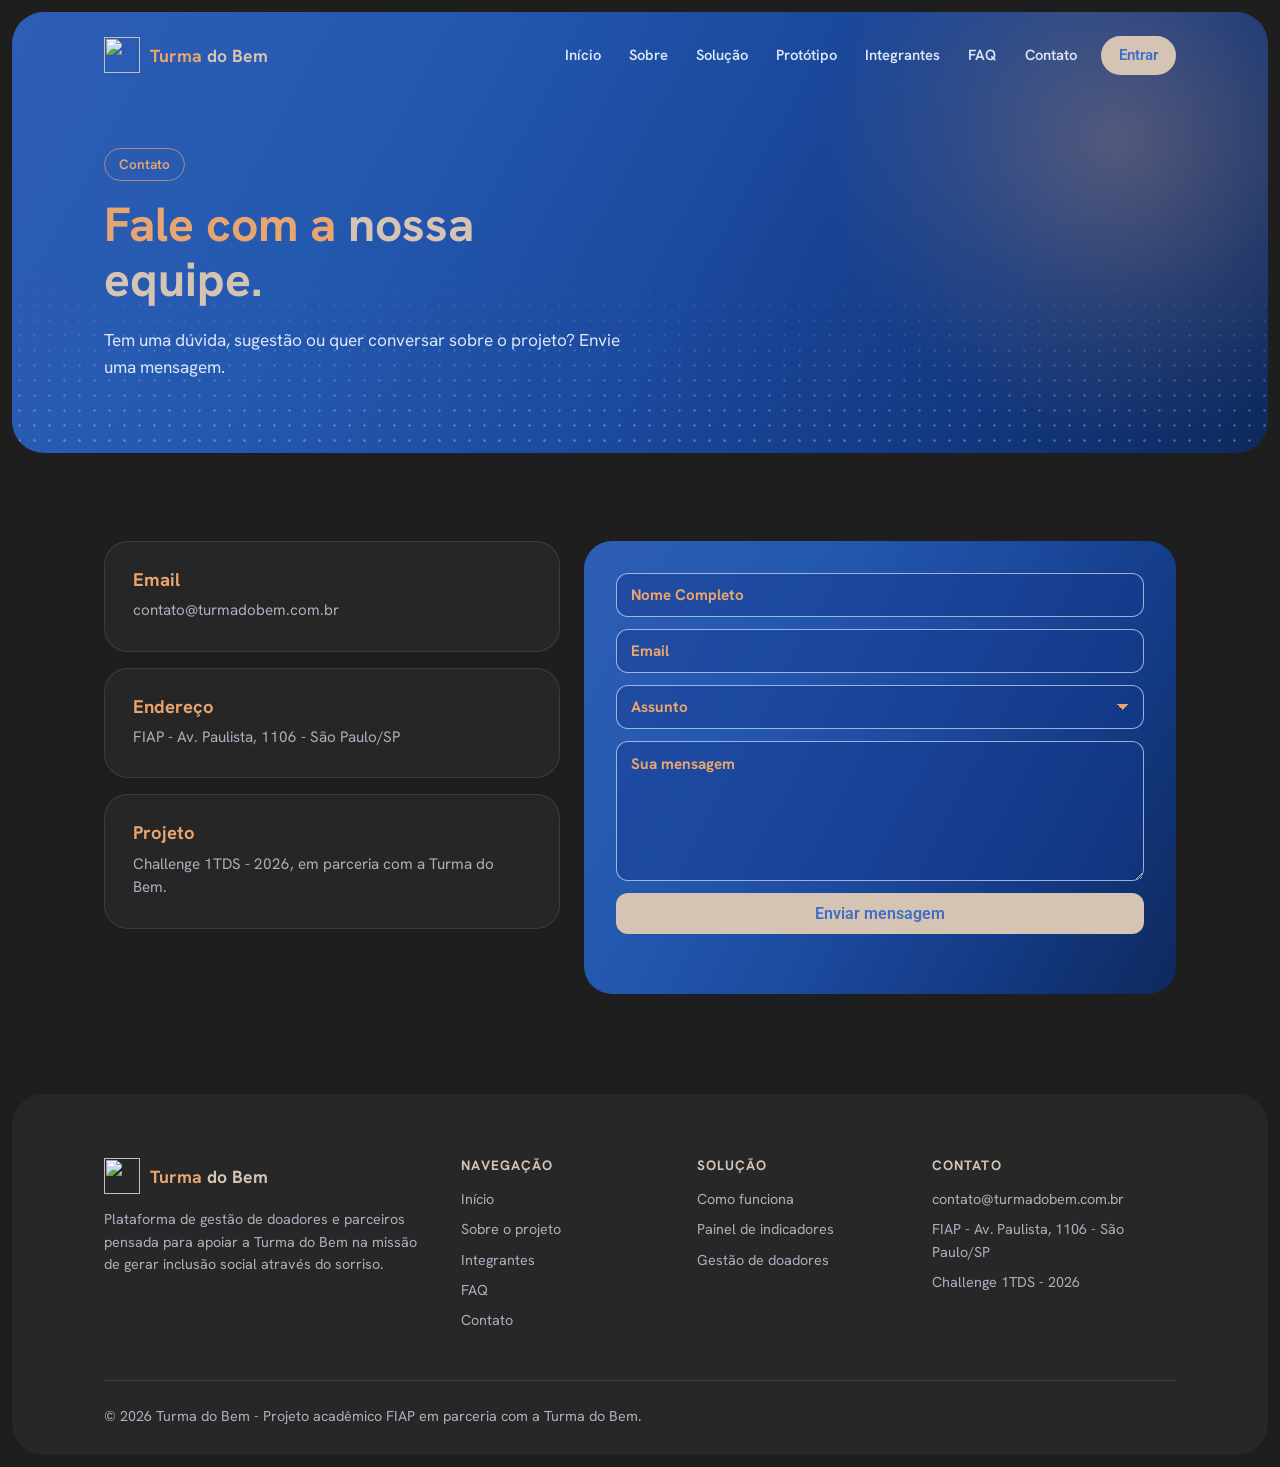
==== commit a16d155c: "Update cadastro.html for contact page" ====
--- a/cadastro.html
+++ b/cadastro.html
@@ -3,8 +3,8 @@
 <head>
   <meta charset="UTF-8">
   <meta name="viewport" content="width=device-width, initial-scale=1.0">
-  <meta name="description" content="Crie sua conta na plataforma da Turma do Bem.">
-  <title>Cadastro | Turma do Bem</title>
+  <meta name="description" content="Entre em contato com a equipe do projeto Turma do Bem.">
+  <title>Contato | Turma do Bem</title>
 
   <!-- Ícone da aba e fontes -->
   <link rel="icon" href="imagens/logo.svg" type="image/svg+xml">
@@ -18,136 +18,132 @@
 
 <body>
   <div class="pagina">
-    <main class="moldura acesso">
-      <!-- Área de cadastro -->
-      <section class="acesso-form">
-        <a href="index.html" aria-label="Voltar para a página inicial">
-          <img class="acesso-logo" src="imagens/logo.svg" alt="Símbolo da Turma do Bem">
+    <!-- Cabeçalho: fica por cima da moldura azul -->
+    <header class="cabecalho">
+      <div class="topo container">
+        <a class="marca" href="index.html" aria-label="Turma do Bem - página inicial">
+          <img src="imagens/logo.svg" alt="">
+          <strong>Turma <span>do Bem</span></strong>
         </a>
 
-        <h1>Crie sua conta</h1>
-        <p class="subtitulo">Preencha os dados abaixo para se cadastrar na plataforma.</p>
+        <button class="menu-botao" type="button" aria-label="Abrir menu"
+          aria-expanded="false" aria-controls="menu-principal">
+          <span></span>
+        </button>
 
-        <form class="campos" novalidate data-validar
-          data-sucesso="Cadastro realizado! Levando você para o login..."
-          data-destino="login.html">
-          <input name="nome" type="text" placeholder="Nome Completo"
-            aria-label="Nome completo" autocomplete="name" required>
-          <input name="email" type="email" placeholder="Email"
-            aria-label="Email" autocomplete="email" required>
-          <input name="senha" type="password" placeholder="Crie uma Senha"
-            aria-label="Crie uma senha" autocomplete="new-password" minlength="6" required>
+        <nav id="menu-principal" aria-label="Menu principal">
+          <ul class="menu">
+            <li><a href="index.html">Início</a></li>
+            <li><a href="sobre.html">Sobre</a></li>
+            <li><a href="solucao.html">Solução</a></li>
+            <li><a href="painel.html">Protótipo</a></li>
+            <li><a href="integrantes.html">Integrantes</a></li>
+            <li><a href="faq.html">FAQ</a></li>
+            <li><a href="contato.html">Contato</a></li>
+            <li><a class="menu-entrar" href="login.html">Entrar</a></li>
+          </ul>
+        </nav>
+      </div>
+    </header>
 
-          <button class="botao" type="submit">Finalizar Cadastro</button>
-          <p class="aviso" role="status" aria-live="polite"></p>
-
-          <div class="ou"><span></span>ou<span></span></div>
-          <a class="botao-secundario" href="login.html">Já tenho uma conta</a>
-        </form>
-
-        <p class="termos">Ao se cadastrar, você concorda com <a href="#">nossos termos</a>.</p>
-        <a class="voltar" href="index.html">&larr; Voltar para o início</a>
-      </section>
-
-      <!-- Área de apresentação dos serviços -->
-      <section class="vitrine">
+    <main>
+      <!-- Moldura azul com a abertura da página -->
+      <div class="moldura">
         <div class="brilho" aria-hidden="true"></div>
         <img class="sol-fundo" src="imagens/sol-fino.svg" alt="">
+        <section class="abertura abertura-simples container">
+          <span class="selo">Contato</span>
+          <h1>Fale com a <span class="destaque">nossa equipe.</span></h1>
+          <p>Tem uma dúvida, sugestão ou quer conversar sobre o projeto? Envie uma mensagem.</p>
+        </section>
+      </div>
 
-        <div>
-          <span class="selo">Turma do Bem</span>
-          <h2>Cuidar do sorriso é cuidar da <span class="destaque">pessoa inteira.</span></h2>
-        </div>
+      <!-- Informações + formulário -->
+      <section class="secao">
+        <div class="container contato revelar">
+          <div class="contato-info">
+            <article class="cartao">
+              <h3>Email</h3>
+              <p>contato@turmadobem.com.br</p>
+            </article>
+            <article class="cartao">
+              <h3>Endereço</h3>
+              <p>FIAP - Av. Paulista, 1106 - São Paulo/SP</p>
+            </article>
+            <article class="cartao">
+              <h3>Projeto</h3>
+              <p>Challenge 1TDS - 2026, em parceria com a Turma do Bem.</p>
+            </article>
+          </div>
 
-        <div class="arcos">
-          <!-- Serviço 1: Odontologia -->
-          <figure class="servico">
-            <div class="arco laranja">
-              <svg viewBox="0 0 100 100" fill="none" stroke="currentColor" stroke-width="4.5" stroke-linecap="round" stroke-linejoin="round" aria-hidden="true">
-                <path d="M30 14C18 12 10 22 14 38C17 50 20 58 22 74C23 84 30 88 33 76C35 68 38 62 50 62C62 62 65 68 67 76C70 88 77 84 78 74C80 58 83 50 86 38C90 22 82 12 70 14C62 16 56 20 50 20C44 20 38 16 30 14Z"/>
-              </svg>
-            </div>
-            <figcaption>
-              <strong class="texto-laranja">Odontologia</strong>
-              <span>Cuidado com o sorriso</span>
-            </figcaption>
-          </figure>
+          <!-- Os atributos "name" já deixam o formulário pronto para o back-end -->
+          <form class="contato-form campos" method="POST" novalidate
+            data-validar data-sucesso="Mensagem enviada! Responderemos em breve.">
+            <input type="text" name="nome" placeholder="Nome Completo"
+              aria-label="Nome completo" autocomplete="name" required>
+            <input type="email" name="email" placeholder="Email"
+              aria-label="Email" autocomplete="email" required>
+            <select name="assunto" aria-label="Assunto" required>
+              <option value="" disabled selected>Assunto</option>
+              <option value="duvida">Dúvida</option>
+              <option value="sugestao">Sugestão</option>
+              <option value="parceria">Parceria ou doação</option>
+              <option value="outro">Outro</option>
+            </select>
+            <textarea name="mensagem" placeholder="Sua mensagem"
+              aria-label="Sua mensagem" required></textarea>
 
-          <!-- Serviço 2: Psicologia -->
-          <figure class="servico">
-            <div class="arco areia">
-              <svg viewBox="0 0 100 100" fill="none" stroke="currentColor" stroke-width="5" stroke-linecap="round" stroke-linejoin="round" aria-hidden="true">
-                <path d="M20 14C20 46 30 62 50 62C70 62 80 46 80 14"/>
-                <line x1="50" y1="8" x2="50" y2="92"/>
-              </svg>
-            </div>
-            <figcaption>
-              <strong class="texto-areia">Psicologia</strong>
-              <span>Cuidado com a mente</span>
-            </figcaption>
-          </figure>
-
-          <!-- Serviço 3: Acolhimento -->
-          <figure class="servico">
-            <div class="arco claro">
-              <svg viewBox="0 0 100 100" fill="none" stroke="currentColor" stroke-width="5" stroke-linecap="round" stroke-linejoin="round" aria-hidden="true">
-                <path d="M50 88C18 64 10 46 10 33C10 20 20 11 32 11C40 11 46 16 50 23C54 16 60 11 68 11C80 11 90 20 90 33C90 46 82 64 50 88Z"/>
-                <g transform="translate(25 19) scale(.5)" stroke-width="10">
-                  <circle cx="50" cy="36" r="22"/>
-                  <line x1="50" y1="58" x2="50" y2="90"/>
-                  <line x1="35" y1="75" x2="65" y2="75"/>
-                </g>
-              </svg>
-            </div>
-            <figcaption>
-              <strong class="texto-laranja">Acolhimento</strong>
-              <span>Cuidado com você</span>
-            </figcaption>
-          </figure>
-
-          <!-- Serviço 4: Atendimento gratuito -->
-          <figure class="servico">
-            <div class="arco areia">
-              <svg viewBox="0 0 100 100" fill="none" stroke="currentColor" stroke-width="5" stroke-linecap="round" stroke-linejoin="round" aria-hidden="true">
-                <defs>
-                  <mask id="corte">
-                    <rect width="100" height="100" fill="#fff"/>
-                    <line x1="14" y1="14" x2="86" y2="86" stroke="#000" stroke-width="15"/>
-                  </mask>
-                </defs>
-                <g mask="url(#corte)">
-                  <path d="M39 31C24 40 15 55 16 69C17 82 28 89 50 89C72 89 83 82 84 69C85 55 76 40 61 31Z"/>
-                  <path d="M39 31L33 15C43 19 57 19 67 15L61 31"/>
-                  <path d="M57 53C55 50.5 52.5 49.5 50 49.5C45.5 49.5 43 52 43 55.5C43 63 57 59.5 57 67.5C57 71 54.5 74 50 74C46.5 74 44 72.5 42.5 70" stroke-width="4.5"/>
-                  <line x1="50" y1="44" x2="50" y2="79" stroke-width="4.5"/>
-                </g>
-                <line x1="14" y1="14" x2="86" y2="86"/>
-              </svg>
-            </div>
-            <figcaption>
-              <strong class="texto-areia">Sem custos</strong>
-              <span>Atendimento gratuito</span>
-            </figcaption>
-          </figure>
-
-          <!-- Serviço 5: Doação e colaboração -->
-          <figure class="servico">
-            <div class="arco laranja">
-              <svg viewBox="0 0 100 100" fill="none" stroke="currentColor" stroke-width="5" stroke-linecap="round" stroke-linejoin="round" aria-hidden="true">
-                <path d="M56 46C43 37 37 31 37 24C37 18.5 41 15 45.5 15C49.5 15 52.5 17 56 21C59.5 17 62.5 15 66.5 15C71 15 75 18.5 75 24C75 31 69 37 56 46Z"/>
-                <rect x="7" y="60" width="13" height="30" rx="3"/>
-                <path d="M20 65H37C43 65 47 67 51 71H62C67 71 67 79 62 79H47"/>
-                <path d="M20 86H55C59 86 62 85 65 83.5L86 71.5C91.5 68.5 88.5 60.5 82 63.5L64.5 72.5"/>
-              </svg>
-            </div>
-            <figcaption>
-              <strong class="texto-laranja">Faça o bem</strong>
-              <span>Seja doador ou colaborador</span>
-            </figcaption>
-          </figure>
+            <button class="botao" type="submit">Enviar mensagem</button>
+            <p class="aviso" role="status" aria-live="polite"></p>
+          </form>
         </div>
       </section>
     </main>
+
+    <footer class="rodape">
+      <div class="container">
+        <div class="rodape-grade">
+          <div>
+            <a class="marca" href="index.html">
+              <img src="imagens/logo.svg" alt="">
+              <strong>Turma <span>do Bem</span></strong>
+            </a>
+            <p>Plataforma de gestão de doadores e parceiros pensada para apoiar a Turma do Bem na missão de gerar inclusão social através do sorriso.</p>
+          </div>
+
+          <nav aria-label="Links do rodapé">
+            <h2>Navegação</h2>
+            <ul>
+              <li><a href="index.html">Início</a></li>
+              <li><a href="sobre.html">Sobre o projeto</a></li>
+              <li><a href="integrantes.html">Integrantes</a></li>
+              <li><a href="faq.html">FAQ</a></li>
+              <li><a href="contato.html">Contato</a></li>
+            </ul>
+          </nav>
+
+          <nav aria-label="Links da solução">
+            <h2>Solução</h2>
+            <ul>
+              <li><a href="solucao.html">Como funciona</a></li>
+              <li><a href="painel.html">Painel de indicadores</a></li>
+              <li><a href="painel.html#doadores">Gestão de doadores</a></li>
+            </ul>
+          </nav>
+
+          <div>
+            <h2>Contato</h2>
+            <ul>
+              <li>contato@turmadobem.com.br</li>
+              <li>FIAP - Av. Paulista, 1106 - São Paulo/SP</li>
+              <li>Challenge 1TDS - 2026</li>
+            </ul>
+          </div>
+        </div>
+
+        <p class="rodape-copia">&copy; <span data-ano>2026</span> Turma do Bem - Projeto acadêmico FIAP em parceria com a Turma do Bem.</p>
+      </div>
+    </footer>
   </div>
 
   <script src="js/main.js"></script>
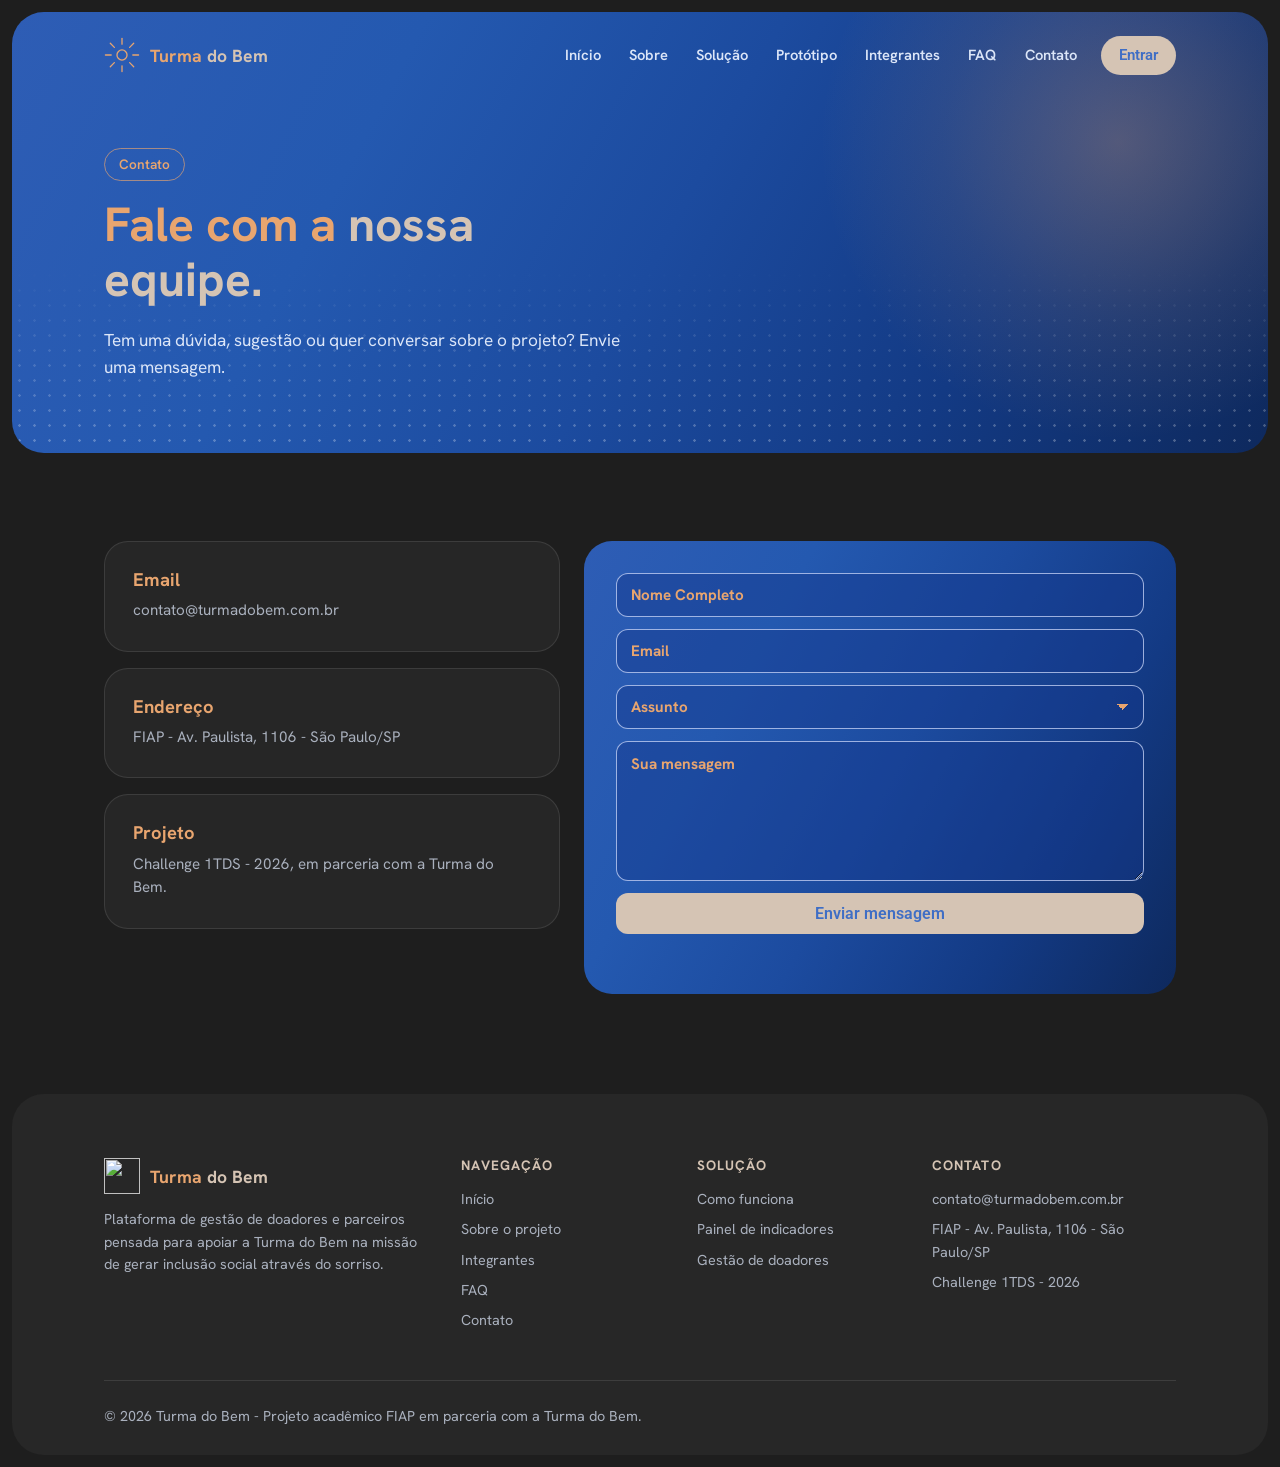
==== commit 72072a43: "Fix image path in cadastro.html" ====
--- a/cadastro.html
+++ b/cadastro.html
@@ -7,7 +7,7 @@
   <title>Contato | Turma do Bem</title>
 
   <!-- Ícone da aba e fontes -->
-  <link rel="icon" href="imagens/logo.svg" type="image/svg+xml">
+  <link rel="icon" href="img/imagens/logo.svg" type="image/svg+xml">
   <link rel="preconnect" href="https://fonts.googleapis.com">
   <link rel="preconnect" href="https://fonts.gstatic.com" crossorigin>
   <link href="https://fonts.googleapis.com/css2?family=Hanken+Grotesk:wght@500;600;700&family=Roboto:wght@600&display=swap" rel="stylesheet">
@@ -22,7 +22,7 @@
     <header class="cabecalho">
       <div class="topo container">
         <a class="marca" href="index.html" aria-label="Turma do Bem - página inicial">
-          <img src="imagens/logo.svg" alt="">
+          <img src="img/imagens/logo.svg" alt="">
           <strong>Turma <span>do Bem</span></strong>
         </a>
 
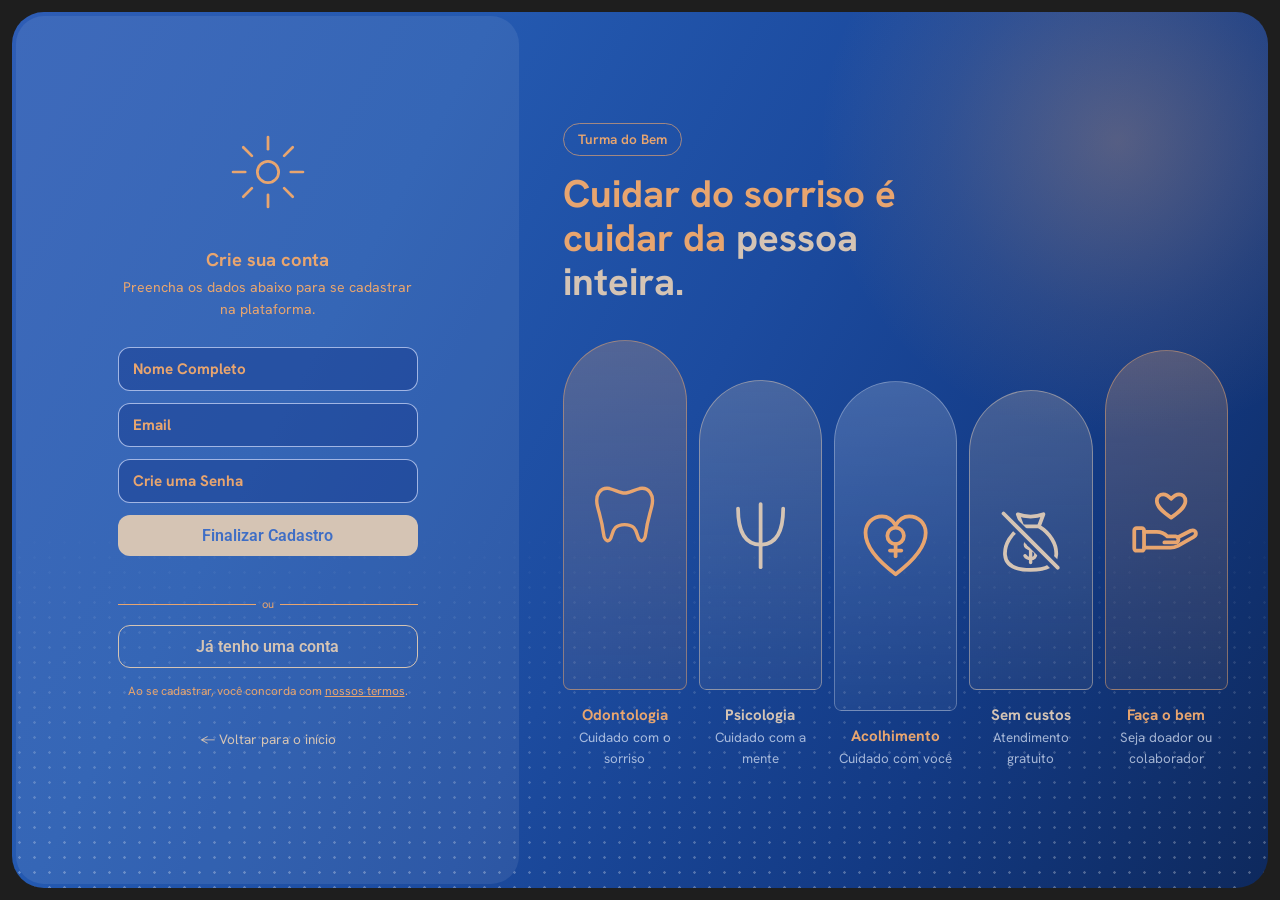
==== commit c6ddace8: "Update cadastro page title and description" ====
--- a/cadastro.html
+++ b/cadastro.html
@@ -3,8 +3,8 @@
 <head>
   <meta charset="UTF-8">
   <meta name="viewport" content="width=device-width, initial-scale=1.0">
-  <meta name="description" content="Entre em contato com a equipe do projeto Turma do Bem.">
-  <title>Contato | Turma do Bem</title>
+  <meta name="description" content="Crie sua conta na plataforma da Turma do Bem.">
+  <title>Cadastro | Turma do Bem</title>
 
   <!-- Ícone da aba e fontes -->
   <link rel="icon" href="img/imagens/logo.svg" type="image/svg+xml">
@@ -18,132 +18,136 @@
 
 <body>
   <div class="pagina">
-    <!-- Cabeçalho: fica por cima da moldura azul -->
-    <header class="cabecalho">
-      <div class="topo container">
-        <a class="marca" href="index.html" aria-label="Turma do Bem - página inicial">
-          <img src="img/imagens/logo.svg" alt="">
-          <strong>Turma <span>do Bem</span></strong>
+    <main class="moldura acesso">
+      <!-- Área de cadastro -->
+      <section class="acesso-form">
+        <a href="index.html" aria-label="Voltar para a página inicial">
+          <img class="acesso-logo" src="img/imagens/logo.svg" alt="Símbolo da Turma do Bem">
         </a>
 
-        <button class="menu-botao" type="button" aria-label="Abrir menu"
-          aria-expanded="false" aria-controls="menu-principal">
-          <span></span>
-        </button>
+        <h1>Crie sua conta</h1>
+        <p class="subtitulo">Preencha os dados abaixo para se cadastrar na plataforma.</p>
 
-        <nav id="menu-principal" aria-label="Menu principal">
-          <ul class="menu">
-            <li><a href="index.html">Início</a></li>
-            <li><a href="sobre.html">Sobre</a></li>
-            <li><a href="solucao.html">Solução</a></li>
-            <li><a href="painel.html">Protótipo</a></li>
-            <li><a href="integrantes.html">Integrantes</a></li>
-            <li><a href="faq.html">FAQ</a></li>
-            <li><a href="contato.html">Contato</a></li>
-            <li><a class="menu-entrar" href="login.html">Entrar</a></li>
-          </ul>
-        </nav>
-      </div>
-    </header>
+        <form class="campos" novalidate data-validar
+          data-sucesso="Cadastro realizado! Levando você para o login..."
+          data-destino="login.html">
+          <input name="nome" type="text" placeholder="Nome Completo"
+            aria-label="Nome completo" autocomplete="name" required>
+          <input name="email" type="email" placeholder="Email"
+            aria-label="Email" autocomplete="email" required>
+          <input name="senha" type="password" placeholder="Crie uma Senha"
+            aria-label="Crie uma senha" autocomplete="new-password" minlength="6" required>
 
-    <main>
-      <!-- Moldura azul com a abertura da página -->
-      <div class="moldura">
+          <button class="botao" type="submit">Finalizar Cadastro</button>
+          <p class="aviso" role="status" aria-live="polite"></p>
+
+          <div class="ou"><span></span>ou<span></span></div>
+          <a class="botao-secundario" href="login.html">Já tenho uma conta</a>
+        </form>
+
+        <p class="termos">Ao se cadastrar, você concorda com <a href="#">nossos termos</a>.</p>
+        <a class="voltar" href="index.html">&larr; Voltar para o início</a>
+      </section>
+
+      <!-- Área de apresentação dos serviços -->
+      <section class="vitrine">
         <div class="brilho" aria-hidden="true"></div>
         <img class="sol-fundo" src="imagens/sol-fino.svg" alt="">
-        <section class="abertura abertura-simples container">
-          <span class="selo">Contato</span>
-          <h1>Fale com a <span class="destaque">nossa equipe.</span></h1>
-          <p>Tem uma dúvida, sugestão ou quer conversar sobre o projeto? Envie uma mensagem.</p>
-        </section>
-      </div>
 
-      <!-- Informações + formulário -->
-      <section class="secao">
-        <div class="container contato revelar">
-          <div class="contato-info">
-            <article class="cartao">
-              <h3>Email</h3>
-              <p>contato@turmadobem.com.br</p>
-            </article>
-            <article class="cartao">
-              <h3>Endereço</h3>
-              <p>FIAP - Av. Paulista, 1106 - São Paulo/SP</p>
-            </article>
-            <article class="cartao">
-              <h3>Projeto</h3>
-              <p>Challenge 1TDS - 2026, em parceria com a Turma do Bem.</p>
-            </article>
-          </div>
+        <div>
+          <span class="selo">Turma do Bem</span>
+          <h2>Cuidar do sorriso é cuidar da <span class="destaque">pessoa inteira.</span></h2>
+        </div>
 
-          <!-- Os atributos "name" já deixam o formulário pronto para o back-end -->
-          <form class="contato-form campos" method="POST" novalidate
-            data-validar data-sucesso="Mensagem enviada! Responderemos em breve.">
-            <input type="text" name="nome" placeholder="Nome Completo"
-              aria-label="Nome completo" autocomplete="name" required>
-            <input type="email" name="email" placeholder="Email"
-              aria-label="Email" autocomplete="email" required>
-            <select name="assunto" aria-label="Assunto" required>
-              <option value="" disabled selected>Assunto</option>
-              <option value="duvida">Dúvida</option>
-              <option value="sugestao">Sugestão</option>
-              <option value="parceria">Parceria ou doação</option>
-              <option value="outro">Outro</option>
-            </select>
-            <textarea name="mensagem" placeholder="Sua mensagem"
-              aria-label="Sua mensagem" required></textarea>
+        <div class="arcos">
+          <!-- Serviço 1: Odontologia -->
+          <figure class="servico">
+            <div class="arco laranja">
+              <svg viewBox="0 0 100 100" fill="none" stroke="currentColor" stroke-width="4.5" stroke-linecap="round" stroke-linejoin="round" aria-hidden="true">
+                <path d="M30 14C18 12 10 22 14 38C17 50 20 58 22 74C23 84 30 88 33 76C35 68 38 62 50 62C62 62 65 68 67 76C70 88 77 84 78 74C80 58 83 50 86 38C90 22 82 12 70 14C62 16 56 20 50 20C44 20 38 16 30 14Z"/>
+              </svg>
+            </div>
+            <figcaption>
+              <strong class="texto-laranja">Odontologia</strong>
+              <span>Cuidado com o sorriso</span>
+            </figcaption>
+          </figure>
 
-            <button class="botao" type="submit">Enviar mensagem</button>
-            <p class="aviso" role="status" aria-live="polite"></p>
-          </form>
+          <!-- Serviço 2: Psicologia -->
+          <figure class="servico">
+            <div class="arco areia">
+              <svg viewBox="0 0 100 100" fill="none" stroke="currentColor" stroke-width="5" stroke-linecap="round" stroke-linejoin="round" aria-hidden="true">
+                <path d="M20 14C20 46 30 62 50 62C70 62 80 46 80 14"/>
+                <line x1="50" y1="8" x2="50" y2="92"/>
+              </svg>
+            </div>
+            <figcaption>
+              <strong class="texto-areia">Psicologia</strong>
+              <span>Cuidado com a mente</span>
+            </figcaption>
+          </figure>
+
+          <!-- Serviço 3: Acolhimento -->
+          <figure class="servico">
+            <div class="arco claro">
+              <svg viewBox="0 0 100 100" fill="none" stroke="currentColor" stroke-width="5" stroke-linecap="round" stroke-linejoin="round" aria-hidden="true">
+                <path d="M50 88C18 64 10 46 10 33C10 20 20 11 32 11C40 11 46 16 50 23C54 16 60 11 68 11C80 11 90 20 90 33C90 46 82 64 50 88Z"/>
+                <g transform="translate(25 19) scale(.5)" stroke-width="10">
+                  <circle cx="50" cy="36" r="22"/>
+                  <line x1="50" y1="58" x2="50" y2="90"/>
+                  <line x1="35" y1="75" x2="65" y2="75"/>
+                </g>
+              </svg>
+            </div>
+            <figcaption>
+              <strong class="texto-laranja">Acolhimento</strong>
+              <span>Cuidado com você</span>
+            </figcaption>
+          </figure>
+
+          <!-- Serviço 4: Atendimento gratuito -->
+          <figure class="servico">
+            <div class="arco areia">
+              <svg viewBox="0 0 100 100" fill="none" stroke="currentColor" stroke-width="5" stroke-linecap="round" stroke-linejoin="round" aria-hidden="true">
+                <defs>
+                  <mask id="corte">
+                    <rect width="100" height="100" fill="#fff"/>
+                    <line x1="14" y1="14" x2="86" y2="86" stroke="#000" stroke-width="15"/>
+                  </mask>
+                </defs>
+                <g mask="url(#corte)">
+                  <path d="M39 31C24 40 15 55 16 69C17 82 28 89 50 89C72 89 83 82 84 69C85 55 76 40 61 31Z"/>
+                  <path d="M39 31L33 15C43 19 57 19 67 15L61 31"/>
+                  <path d="M57 53C55 50.5 52.5 49.5 50 49.5C45.5 49.5 43 52 43 55.5C43 63 57 59.5 57 67.5C57 71 54.5 74 50 74C46.5 74 44 72.5 42.5 70" stroke-width="4.5"/>
+                  <line x1="50" y1="44" x2="50" y2="79" stroke-width="4.5"/>
+                </g>
+                <line x1="14" y1="14" x2="86" y2="86"/>
+              </svg>
+            </div>
+            <figcaption>
+              <strong class="texto-areia">Sem custos</strong>
+              <span>Atendimento gratuito</span>
+            </figcaption>
+          </figure>
+
+          <!-- Serviço 5: Doação e colaboração -->
+          <figure class="servico">
+            <div class="arco laranja">
+              <svg viewBox="0 0 100 100" fill="none" stroke="currentColor" stroke-width="5" stroke-linecap="round" stroke-linejoin="round" aria-hidden="true">
+                <path d="M56 46C43 37 37 31 37 24C37 18.5 41 15 45.5 15C49.5 15 52.5 17 56 21C59.5 17 62.5 15 66.5 15C71 15 75 18.5 75 24C75 31 69 37 56 46Z"/>
+                <rect x="7" y="60" width="13" height="30" rx="3"/>
+                <path d="M20 65H37C43 65 47 67 51 71H62C67 71 67 79 62 79H47"/>
+                <path d="M20 86H55C59 86 62 85 65 83.5L86 71.5C91.5 68.5 88.5 60.5 82 63.5L64.5 72.5"/>
+              </svg>
+            </div>
+            <figcaption>
+              <strong class="texto-laranja">Faça o bem</strong>
+              <span>Seja doador ou colaborador</span>
+            </figcaption>
+          </figure>
         </div>
       </section>
     </main>
-
-    <footer class="rodape">
-      <div class="container">
-        <div class="rodape-grade">
-          <div>
-            <a class="marca" href="index.html">
-              <img src="imagens/logo.svg" alt="">
-              <strong>Turma <span>do Bem</span></strong>
-            </a>
-            <p>Plataforma de gestão de doadores e parceiros pensada para apoiar a Turma do Bem na missão de gerar inclusão social através do sorriso.</p>
-          </div>
-
-          <nav aria-label="Links do rodapé">
-            <h2>Navegação</h2>
-            <ul>
-              <li><a href="index.html">Início</a></li>
-              <li><a href="sobre.html">Sobre o projeto</a></li>
-              <li><a href="integrantes.html">Integrantes</a></li>
-              <li><a href="faq.html">FAQ</a></li>
-              <li><a href="contato.html">Contato</a></li>
-            </ul>
-          </nav>
-
-          <nav aria-label="Links da solução">
-            <h2>Solução</h2>
-            <ul>
-              <li><a href="solucao.html">Como funciona</a></li>
-              <li><a href="painel.html">Painel de indicadores</a></li>
-              <li><a href="painel.html#doadores">Gestão de doadores</a></li>
-            </ul>
-          </nav>
-
-          <div>
-            <h2>Contato</h2>
-            <ul>
-              <li>contato@turmadobem.com.br</li>
-              <li>FIAP - Av. Paulista, 1106 - São Paulo/SP</li>
-              <li>Challenge 1TDS - 2026</li>
-            </ul>
-          </div>
-        </div>
-
-        <p class="rodape-copia">&copy; <span data-ano>2026</span> Turma do Bem - Projeto acadêmico FIAP em parceria com a Turma do Bem.</p>
-      </div>
-    </footer>
   </div>
 
   <script src="js/main.js"></script>
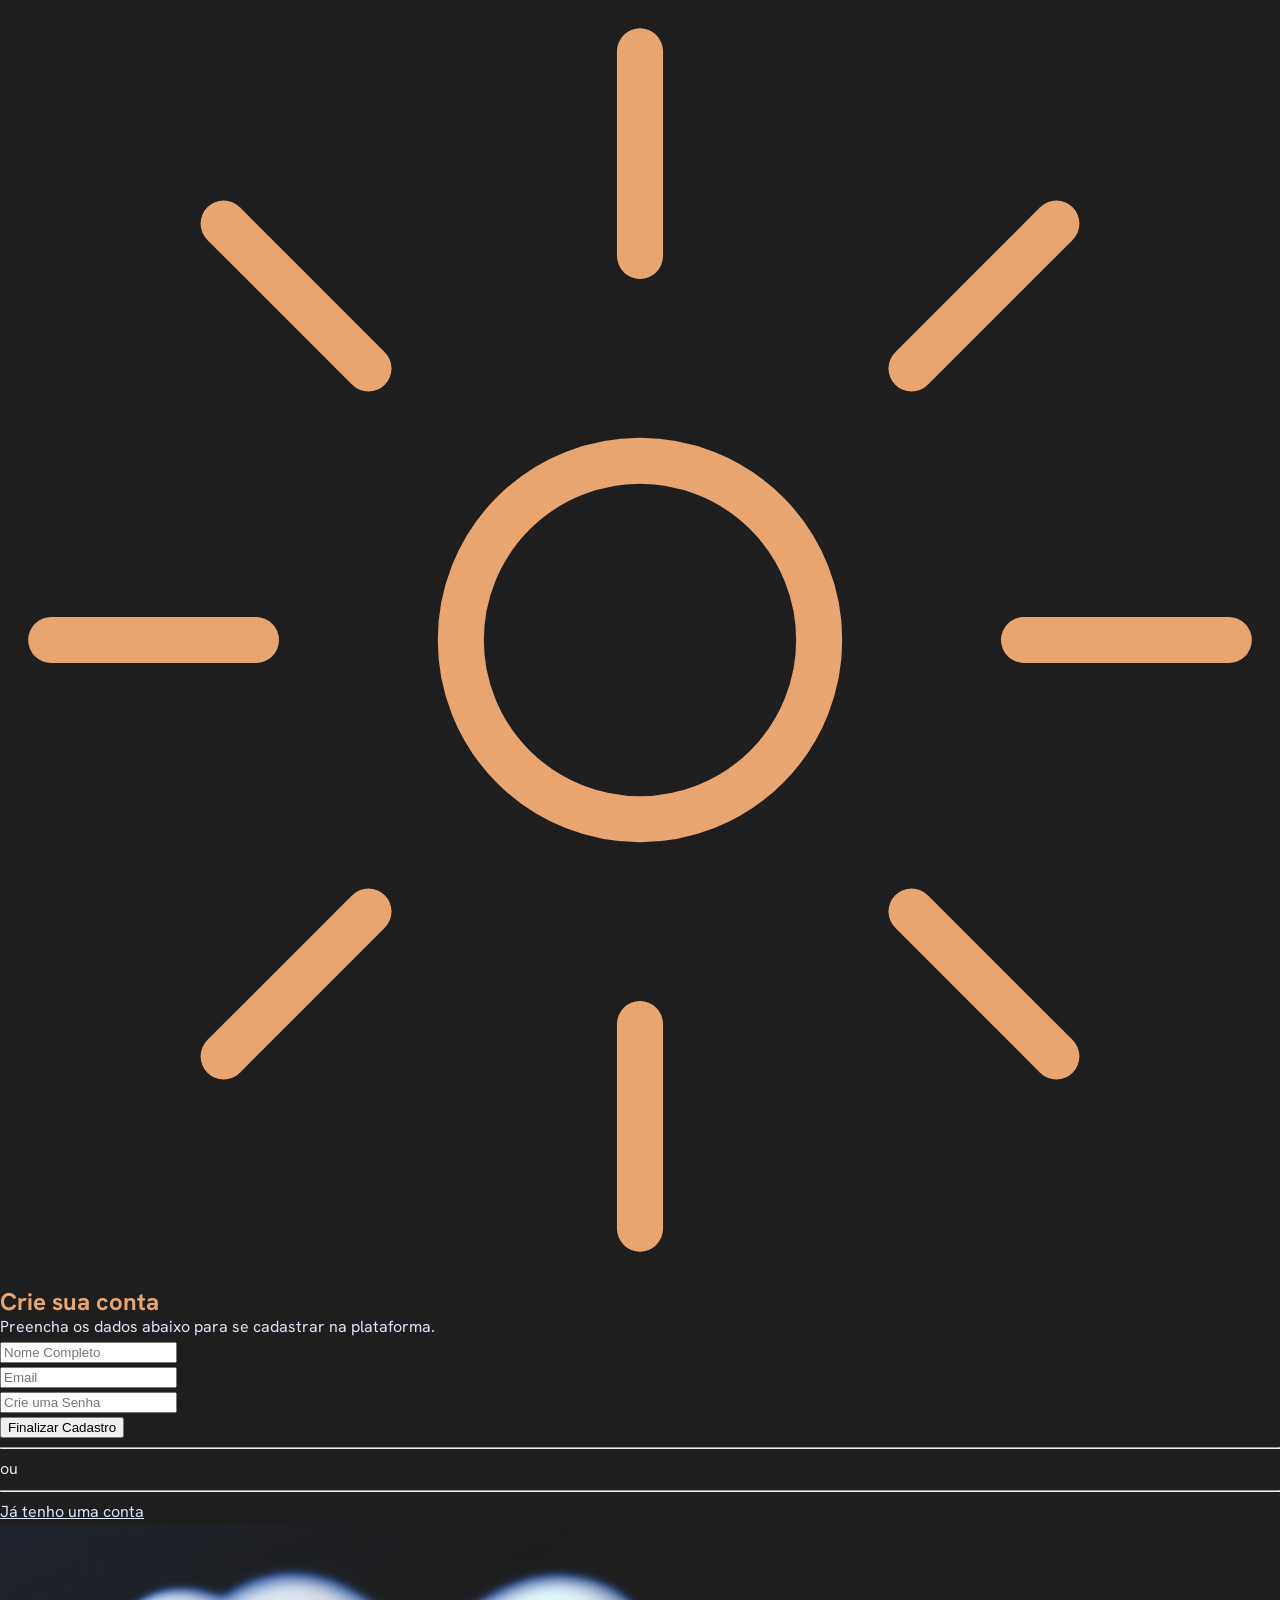
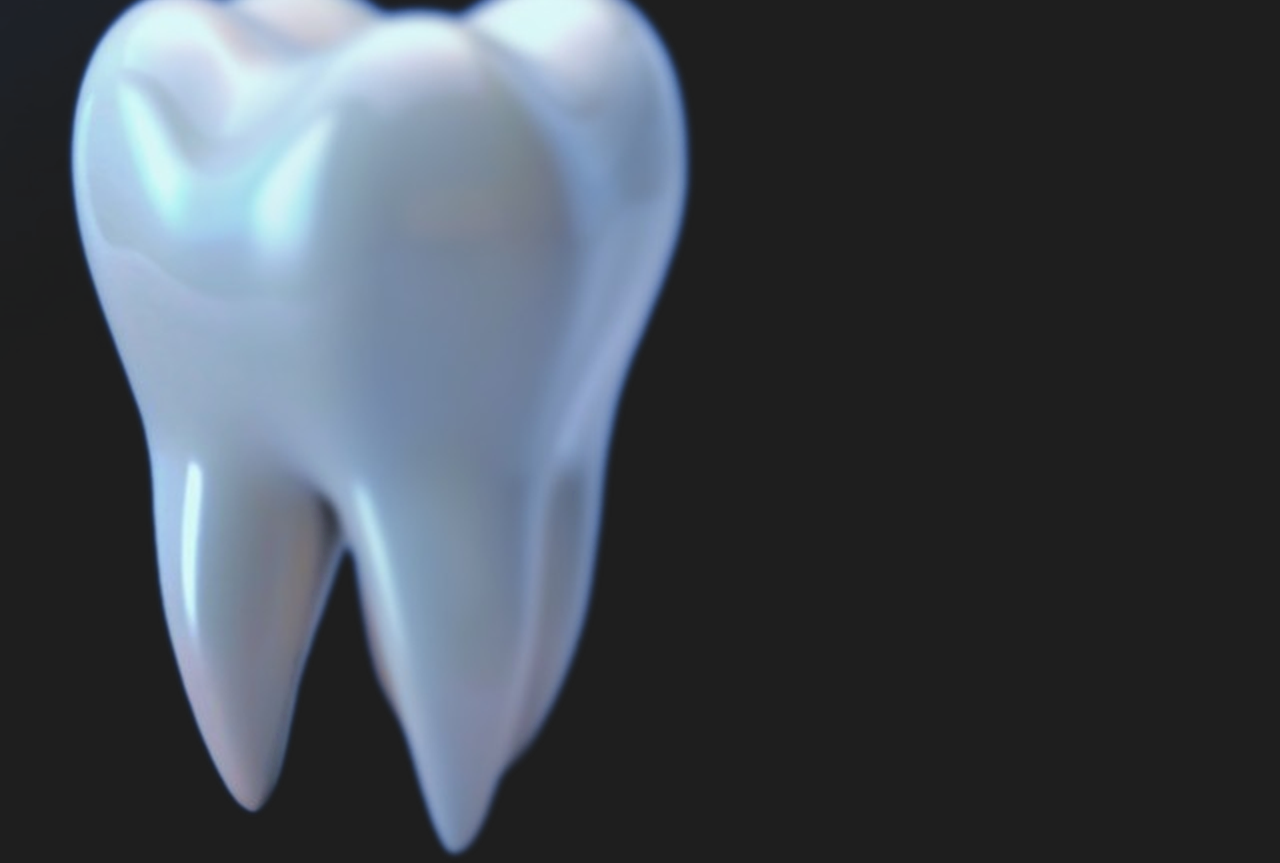
==== commit 5c59cd13: "atualiza páginas de integrantes, login e cadastro" ====
--- a/cadastro.html
+++ b/cadastro.html
@@ -1,155 +1,53 @@
 <!DOCTYPE html>
 <html lang="pt-BR">
 <head>
-  <meta charset="UTF-8">
-  <meta name="viewport" content="width=device-width, initial-scale=1.0">
-  <meta name="description" content="Crie sua conta na plataforma da Turma do Bem.">
-  <title>Cadastro | Turma do Bem</title>
+    <meta charset="UTF-8">
+    <meta name="viewport" content="width=device-width, initial-scale=1.0">
+    <title>Cadastro | Conecta do Bem</title>
+    <link rel="icon" href="imagens/logo.svg" type="image/svg+xml">
+    <link rel="preconnect" href="https://fonts.googleapis.com">
+    <link rel="preconnect" href="https://fonts.gstatic.com" crossorigin>
+    <link href="https://fonts.googleapis.com/css2?family=Hanken+Grotesk:wght@500;600;700&family=Roboto:wght@600&display=swap" rel="stylesheet">
+    <link rel="stylesheet" href="css/style.css">
+</head>
+<body>
+    <main class="auth-card auth-card--cadastro">
+        <section class="form-section">
+            <div class="icon-sun">
+                <svg viewBox="0 0 100 100" fill="none" xmlns="http://www.w3.org/2000/svg" role="img" aria-label="Turma do Bem"><g stroke="#E8A56F" stroke-width="3.6" stroke-linecap="round" fill="none"><circle cx="50" cy="50" r="14"/><line x1="50" y1="4" x2="50" y2="20"/><line x1="50" y1="4" x2="50" y2="20" transform="rotate(45 50 50)"/><line x1="50" y1="4" x2="50" y2="20" transform="rotate(90 50 50)"/><line x1="50" y1="4" x2="50" y2="20" transform="rotate(135 50 50)"/><line x1="50" y1="4" x2="50" y2="20" transform="rotate(180 50 50)"/><line x1="50" y1="4" x2="50" y2="20" transform="rotate(225 50 50)"/><line x1="50" y1="4" x2="50" y2="20" transform="rotate(270 50 50)"/><line x1="50" y1="4" x2="50" y2="20" transform="rotate(315 50 50)"/></g></svg>
+            </div>
 
-  <!-- Ícone da aba e fontes -->
-  <link rel="icon" href="img/imagens/logo.svg" type="image/svg+xml">
-  <link rel="preconnect" href="https://fonts.googleapis.com">
-  <link rel="preconnect" href="https://fonts.gstatic.com" crossorigin>
-  <link href="https://fonts.googleapis.com/css2?family=Hanken+Grotesk:wght@500;600;700&family=Roboto:wght@600&display=swap" rel="stylesheet">
+            <h1 class="title">Crie sua conta</h1>
+            <p class="subtitle">Preencha os dados abaixo para se cadastrar na plataforma.</p>
 
-  <!-- Estilos do site -->
-  <link rel="stylesheet" href="css/style.css">
-</head>
+            <form action="processa_cadastro.php" method="POST">
 
-<body>
-  <div class="pagina">
-    <main class="moldura acesso">
-      <!-- Área de cadastro -->
-      <section class="acesso-form">
-        <a href="index.html" aria-label="Voltar para a página inicial">
-          <img class="acesso-logo" src="img/imagens/logo.svg" alt="Símbolo da Turma do Bem">
-        </a>
+                <div class="input-group">
+                    <input type="text" name="nome" id="nome" placeholder="Nome Completo" autocomplete="name" aria-label="Nome completo" required>
+                </div>
 
-        <h1>Crie sua conta</h1>
-        <p class="subtitulo">Preencha os dados abaixo para se cadastrar na plataforma.</p>
+                <div class="input-group">
+                    <input type="email" name="email" id="email" placeholder="Email" autocomplete="email" aria-label="Email" required>
+                </div>
 
-        <form class="campos" novalidate data-validar
-          data-sucesso="Cadastro realizado! Levando você para o login..."
-          data-destino="login.html">
-          <input name="nome" type="text" placeholder="Nome Completo"
-            aria-label="Nome completo" autocomplete="name" required>
-          <input name="email" type="email" placeholder="Email"
-            aria-label="Email" autocomplete="email" required>
-          <input name="senha" type="password" placeholder="Crie uma Senha"
-            aria-label="Crie uma senha" autocomplete="new-password" minlength="6" required>
+                <div class="input-group">
+                    <input type="password" name="senha" id="senha" placeholder="Crie uma Senha" autocomplete="new-password" aria-label="Crie uma senha" required>
+                </div>
 
-          <button class="botao" type="submit">Finalizar Cadastro</button>
-          <p class="aviso" role="status" aria-live="polite"></p>
+                <button type="submit" class="btn-primary">Finalizar Cadastro</button>
 
-          <div class="ou"><span></span>ou<span></span></div>
-          <a class="botao-secundario" href="login.html">Já tenho uma conta</a>
-        </form>
+                <div class="divider">
+                    <hr> <span>ou</span> <hr>
+                </div>
 
-        <p class="termos">Ao se cadastrar, você concorda com <a href="#">nossos termos</a>.</p>
-        <a class="voltar" href="index.html">&larr; Voltar para o início</a>
-      </section>
+                <a href="login.html" class="btn-outline">Já tenho uma conta</a>
+            </form>
 
-      <!-- Área de apresentação dos serviços -->
-      <section class="vitrine">
-        <div class="brilho" aria-hidden="true"></div>
-        <img class="sol-fundo" src="imagens/sol-fino.svg" alt="">
+        </section>
 
-        <div>
-          <span class="selo">Turma do Bem</span>
-          <h2>Cuidar do sorriso é cuidar da <span class="destaque">pessoa inteira.</span></h2>
+        <div class="image-section">
+            <img src="img/dente-3d.png" alt="Dente 3D" class="dente-premium">
         </div>
-
-        <div class="arcos">
-          <!-- Serviço 1: Odontologia -->
-          <figure class="servico">
-            <div class="arco laranja">
-              <svg viewBox="0 0 100 100" fill="none" stroke="currentColor" stroke-width="4.5" stroke-linecap="round" stroke-linejoin="round" aria-hidden="true">
-                <path d="M30 14C18 12 10 22 14 38C17 50 20 58 22 74C23 84 30 88 33 76C35 68 38 62 50 62C62 62 65 68 67 76C70 88 77 84 78 74C80 58 83 50 86 38C90 22 82 12 70 14C62 16 56 20 50 20C44 20 38 16 30 14Z"/>
-              </svg>
-            </div>
-            <figcaption>
-              <strong class="texto-laranja">Odontologia</strong>
-              <span>Cuidado com o sorriso</span>
-            </figcaption>
-          </figure>
-
-          <!-- Serviço 2: Psicologia -->
-          <figure class="servico">
-            <div class="arco areia">
-              <svg viewBox="0 0 100 100" fill="none" stroke="currentColor" stroke-width="5" stroke-linecap="round" stroke-linejoin="round" aria-hidden="true">
-                <path d="M20 14C20 46 30 62 50 62C70 62 80 46 80 14"/>
-                <line x1="50" y1="8" x2="50" y2="92"/>
-              </svg>
-            </div>
-            <figcaption>
-              <strong class="texto-areia">Psicologia</strong>
-              <span>Cuidado com a mente</span>
-            </figcaption>
-          </figure>
-
-          <!-- Serviço 3: Acolhimento -->
-          <figure class="servico">
-            <div class="arco claro">
-              <svg viewBox="0 0 100 100" fill="none" stroke="currentColor" stroke-width="5" stroke-linecap="round" stroke-linejoin="round" aria-hidden="true">
-                <path d="M50 88C18 64 10 46 10 33C10 20 20 11 32 11C40 11 46 16 50 23C54 16 60 11 68 11C80 11 90 20 90 33C90 46 82 64 50 88Z"/>
-                <g transform="translate(25 19) scale(.5)" stroke-width="10">
-                  <circle cx="50" cy="36" r="22"/>
-                  <line x1="50" y1="58" x2="50" y2="90"/>
-                  <line x1="35" y1="75" x2="65" y2="75"/>
-                </g>
-              </svg>
-            </div>
-            <figcaption>
-              <strong class="texto-laranja">Acolhimento</strong>
-              <span>Cuidado com você</span>
-            </figcaption>
-          </figure>
-
-          <!-- Serviço 4: Atendimento gratuito -->
-          <figure class="servico">
-            <div class="arco areia">
-              <svg viewBox="0 0 100 100" fill="none" stroke="currentColor" stroke-width="5" stroke-linecap="round" stroke-linejoin="round" aria-hidden="true">
-                <defs>
-                  <mask id="corte">
-                    <rect width="100" height="100" fill="#fff"/>
-                    <line x1="14" y1="14" x2="86" y2="86" stroke="#000" stroke-width="15"/>
-                  </mask>
-                </defs>
-                <g mask="url(#corte)">
-                  <path d="M39 31C24 40 15 55 16 69C17 82 28 89 50 89C72 89 83 82 84 69C85 55 76 40 61 31Z"/>
-                  <path d="M39 31L33 15C43 19 57 19 67 15L61 31"/>
-                  <path d="M57 53C55 50.5 52.5 49.5 50 49.5C45.5 49.5 43 52 43 55.5C43 63 57 59.5 57 67.5C57 71 54.5 74 50 74C46.5 74 44 72.5 42.5 70" stroke-width="4.5"/>
-                  <line x1="50" y1="44" x2="50" y2="79" stroke-width="4.5"/>
-                </g>
-                <line x1="14" y1="14" x2="86" y2="86"/>
-              </svg>
-            </div>
-            <figcaption>
-              <strong class="texto-areia">Sem custos</strong>
-              <span>Atendimento gratuito</span>
-            </figcaption>
-          </figure>
-
-          <!-- Serviço 5: Doação e colaboração -->
-          <figure class="servico">
-            <div class="arco laranja">
-              <svg viewBox="0 0 100 100" fill="none" stroke="currentColor" stroke-width="5" stroke-linecap="round" stroke-linejoin="round" aria-hidden="true">
-                <path d="M56 46C43 37 37 31 37 24C37 18.5 41 15 45.5 15C49.5 15 52.5 17 56 21C59.5 17 62.5 15 66.5 15C71 15 75 18.5 75 24C75 31 69 37 56 46Z"/>
-                <rect x="7" y="60" width="13" height="30" rx="3"/>
-                <path d="M20 65H37C43 65 47 67 51 71H62C67 71 67 79 62 79H47"/>
-                <path d="M20 86H55C59 86 62 85 65 83.5L86 71.5C91.5 68.5 88.5 60.5 82 63.5L64.5 72.5"/>
-              </svg>
-            </div>
-            <figcaption>
-              <strong class="texto-laranja">Faça o bem</strong>
-              <span>Seja doador ou colaborador</span>
-            </figcaption>
-          </figure>
-        </div>
-      </section>
     </main>
-  </div>
-
-  <script src="js/main.js"></script>
 </body>
 </html>
--- a/css/style.css
+++ b/css/style.css
@@ -20,7 +20,10 @@
    ========================================================== */
 
 
-/* 1. Cores, fontes e medidas */
+/* 1. Cores, fontes e medidas
+   Variáveis CSS (custom properties): guardam valores num só lugar.
+   Para mudar a cor do site inteiro, basta alterar aqui.
+   Para usar: color: var(--laranja); */
 :root {
   --fundo: #1e1e1e;
   --laranja: #e8a56f;
@@ -969,7 +972,11 @@
   font-size: 1.05rem;
 }
 
-/* Gráfico de barras feito só com CSS */
+/* Gráfico de barras feito só com CSS:
+   - cada <span> recebe a altura pela variável --valor, escrita no HTML
+     (ex.: style="--valor: 70%");
+   - flex-end alinha as barras pela base;
+   - a animação "crescer" faz a barra subir ao carregar. */
 .barras {
   height: 220px;
   display: flex;
@@ -1001,6 +1008,8 @@
   animation: crescer 0.9s ease-out both;
 }
 
+/* nth-child(even) pinta as barras pares com a cor areia,
+   alternando as cores sem precisar de classes extras. */
 .barras li:nth-child(even) span {
   background: linear-gradient(180deg, var(--areia), rgba(213, 196, 180, 0.3));
 }
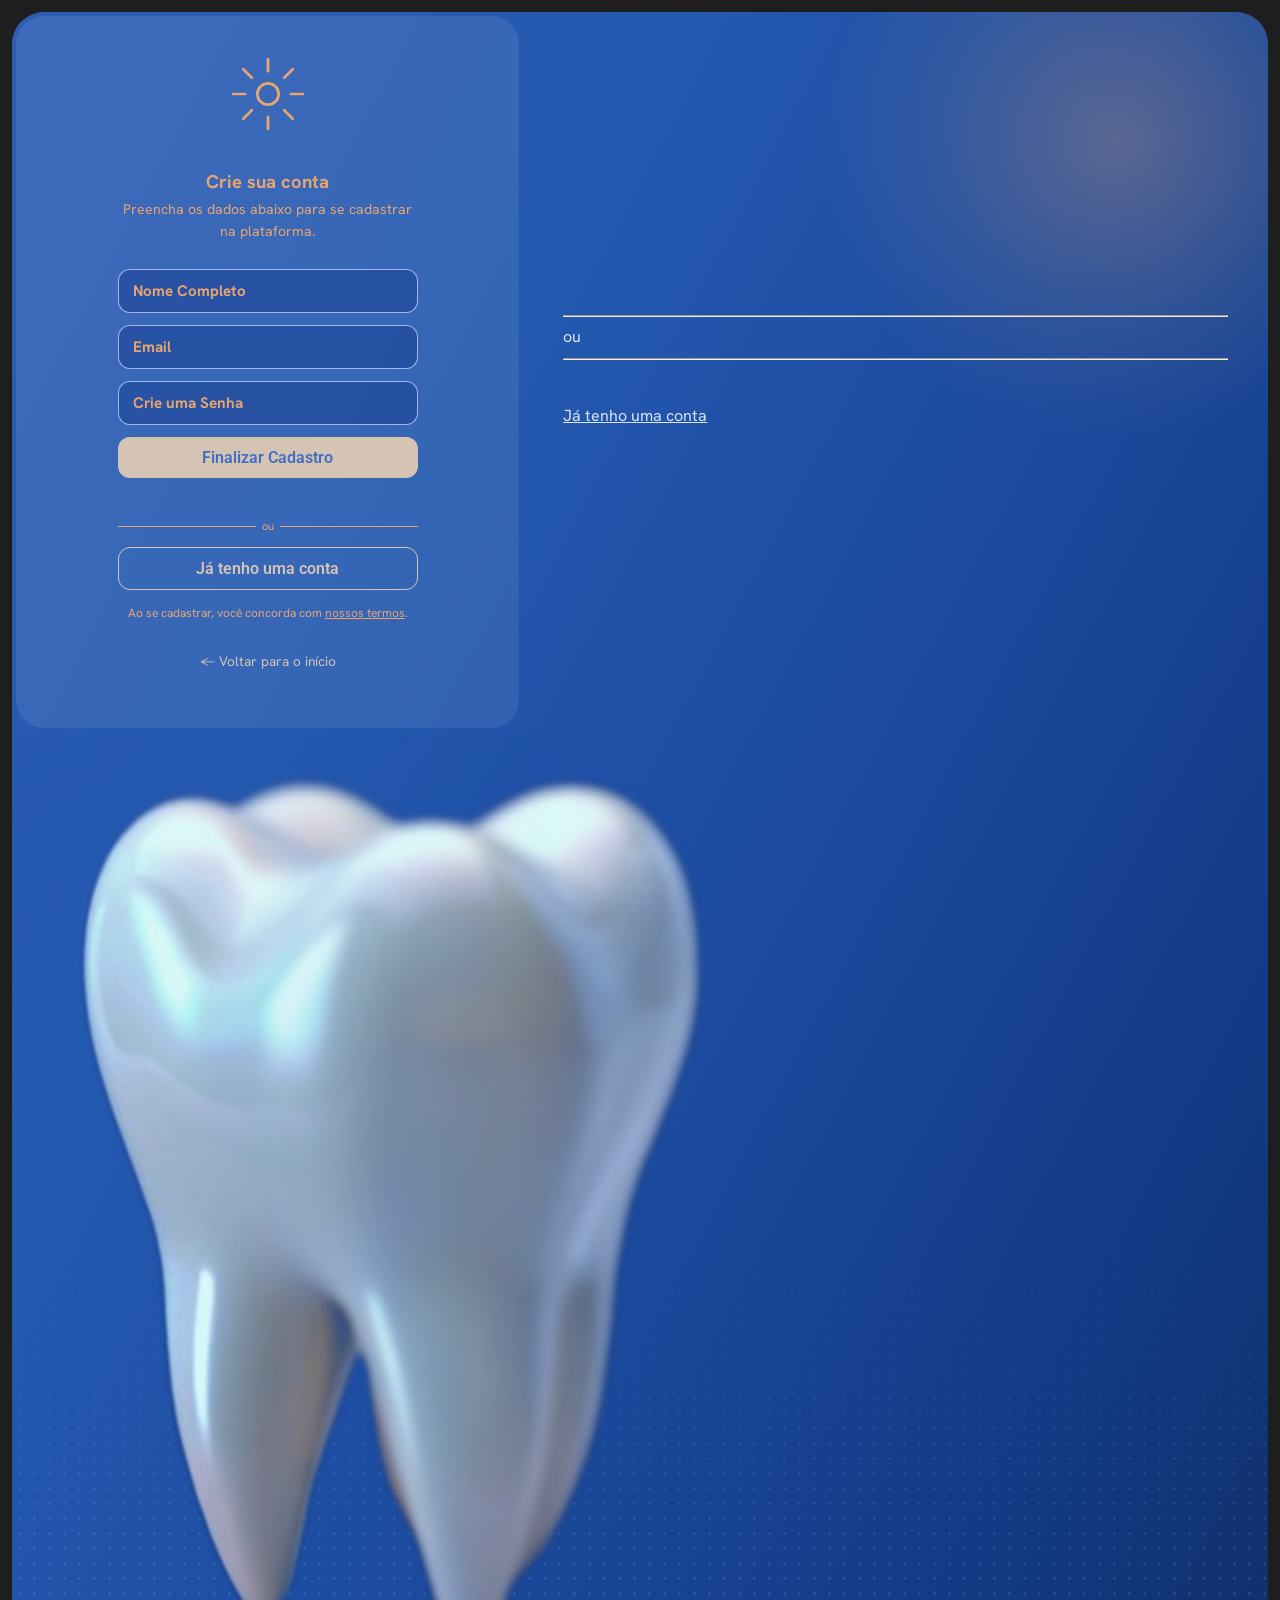
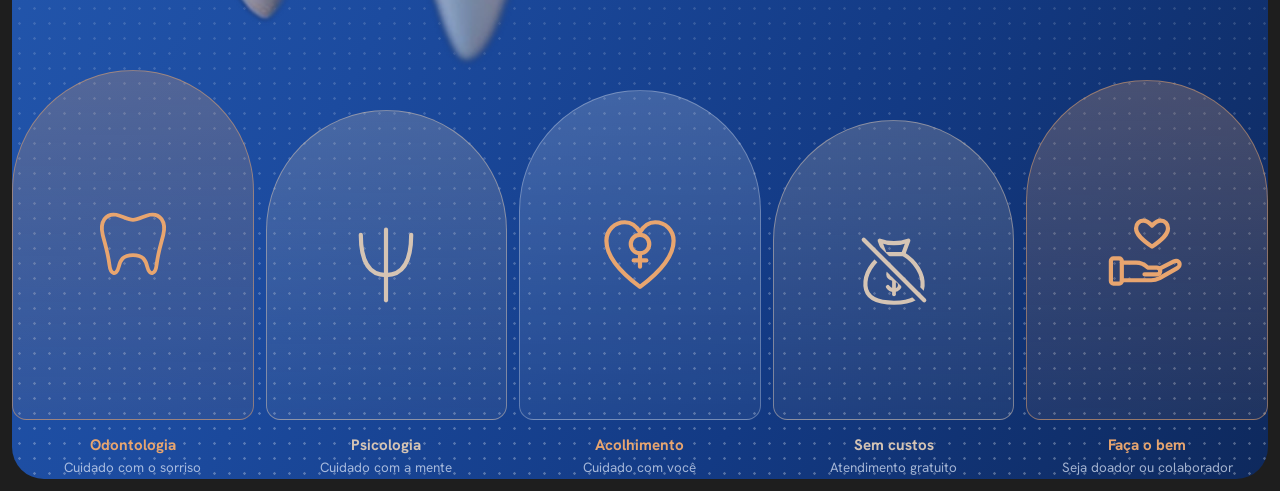
==== commit 0ad22861: "fix: resolve conflitos de merge nas paginas html" ====
--- a/cadastro.html
+++ b/cadastro.html
@@ -10,31 +10,44 @@
     <link href="https://fonts.googleapis.com/css2?family=Hanken+Grotesk:wght@500;600;700&family=Roboto:wght@600&display=swap" rel="stylesheet">
     <link rel="stylesheet" href="css/style.css">
 </head>
+
 <body>
-    <main class="auth-card auth-card--cadastro">
-        <section class="form-section">
-            <div class="icon-sun">
-                <svg viewBox="0 0 100 100" fill="none" xmlns="http://www.w3.org/2000/svg" role="img" aria-label="Turma do Bem"><g stroke="#E8A56F" stroke-width="3.6" stroke-linecap="round" fill="none"><circle cx="50" cy="50" r="14"/><line x1="50" y1="4" x2="50" y2="20"/><line x1="50" y1="4" x2="50" y2="20" transform="rotate(45 50 50)"/><line x1="50" y1="4" x2="50" y2="20" transform="rotate(90 50 50)"/><line x1="50" y1="4" x2="50" y2="20" transform="rotate(135 50 50)"/><line x1="50" y1="4" x2="50" y2="20" transform="rotate(180 50 50)"/><line x1="50" y1="4" x2="50" y2="20" transform="rotate(225 50 50)"/><line x1="50" y1="4" x2="50" y2="20" transform="rotate(270 50 50)"/><line x1="50" y1="4" x2="50" y2="20" transform="rotate(315 50 50)"/></g></svg>
-            </div>
+  <div class="pagina">
+    <main class="moldura acesso">
+      <!-- Área de cadastro -->
+      <section class="acesso-form">
+        <a href="index.html" aria-label="Voltar para a página inicial">
+          <img class="acesso-logo" src="img/imagens/logo.svg" alt="Símbolo da Turma do Bem">
+        </a>
 
-            <h1 class="title">Crie sua conta</h1>
-            <p class="subtitle">Preencha os dados abaixo para se cadastrar na plataforma.</p>
+        <h1>Crie sua conta</h1>
+        <p class="subtitulo">Preencha os dados abaixo para se cadastrar na plataforma.</p>
 
-            <form action="processa_cadastro.php" method="POST">
+        <form class="campos" novalidate data-validar
+          data-sucesso="Cadastro realizado! Levando você para o login..."
+          data-destino="login.html">
+          <input name="nome" type="text" placeholder="Nome Completo"
+            aria-label="Nome completo" autocomplete="name" required>
+          <input name="email" type="email" placeholder="Email"
+            aria-label="Email" autocomplete="email" required>
+          <input name="senha" type="password" placeholder="Crie uma Senha"
+            aria-label="Crie uma senha" autocomplete="new-password" minlength="6" required>
 
-                <div class="input-group">
-                    <input type="text" name="nome" id="nome" placeholder="Nome Completo" autocomplete="name" aria-label="Nome completo" required>
-                </div>
+          <button class="botao" type="submit">Finalizar Cadastro</button>
+          <p class="aviso" role="status" aria-live="polite"></p>
 
-                <div class="input-group">
-                    <input type="email" name="email" id="email" placeholder="Email" autocomplete="email" aria-label="Email" required>
-                </div>
+          <div class="ou"><span></span>ou<span></span></div>
+          <a class="botao-secundario" href="login.html">Já tenho uma conta</a>
+        </form>
 
-                <div class="input-group">
-                    <input type="password" name="senha" id="senha" placeholder="Crie uma Senha" autocomplete="new-password" aria-label="Crie uma senha" required>
-                </div>
+        <p class="termos">Ao se cadastrar, você concorda com <a href="#">nossos termos</a>.</p>
+        <a class="voltar" href="index.html">&larr; Voltar para o início</a>
+      </section>
 
-                <button type="submit" class="btn-primary">Finalizar Cadastro</button>
+      <!-- Área de apresentação dos serviços -->
+      <section class="vitrine">
+        <div class="brilho" aria-hidden="true"></div>
+        <img class="sol-fundo" src="imagens/sol-fino.svg" alt="">
 
                 <div class="divider">
                     <hr> <span>ou</span> <hr>
@@ -48,6 +61,98 @@
         <div class="image-section">
             <img src="img/dente-3d.png" alt="Dente 3D" class="dente-premium">
         </div>
+
+        <div class="arcos">
+          <!-- Serviço 1: Odontologia -->
+          <figure class="servico">
+            <div class="arco laranja">
+              <svg viewBox="0 0 100 100" fill="none" stroke="currentColor" stroke-width="4.5" stroke-linecap="round" stroke-linejoin="round" aria-hidden="true">
+                <path d="M30 14C18 12 10 22 14 38C17 50 20 58 22 74C23 84 30 88 33 76C35 68 38 62 50 62C62 62 65 68 67 76C70 88 77 84 78 74C80 58 83 50 86 38C90 22 82 12 70 14C62 16 56 20 50 20C44 20 38 16 30 14Z"/>
+              </svg>
+            </div>
+            <figcaption>
+              <strong class="texto-laranja">Odontologia</strong>
+              <span>Cuidado com o sorriso</span>
+            </figcaption>
+          </figure>
+
+          <!-- Serviço 2: Psicologia -->
+          <figure class="servico">
+            <div class="arco areia">
+              <svg viewBox="0 0 100 100" fill="none" stroke="currentColor" stroke-width="5" stroke-linecap="round" stroke-linejoin="round" aria-hidden="true">
+                <path d="M20 14C20 46 30 62 50 62C70 62 80 46 80 14"/>
+                <line x1="50" y1="8" x2="50" y2="92"/>
+              </svg>
+            </div>
+            <figcaption>
+              <strong class="texto-areia">Psicologia</strong>
+              <span>Cuidado com a mente</span>
+            </figcaption>
+          </figure>
+
+          <!-- Serviço 3: Acolhimento -->
+          <figure class="servico">
+            <div class="arco claro">
+              <svg viewBox="0 0 100 100" fill="none" stroke="currentColor" stroke-width="5" stroke-linecap="round" stroke-linejoin="round" aria-hidden="true">
+                <path d="M50 88C18 64 10 46 10 33C10 20 20 11 32 11C40 11 46 16 50 23C54 16 60 11 68 11C80 11 90 20 90 33C90 46 82 64 50 88Z"/>
+                <g transform="translate(25 19) scale(.5)" stroke-width="10">
+                  <circle cx="50" cy="36" r="22"/>
+                  <line x1="50" y1="58" x2="50" y2="90"/>
+                  <line x1="35" y1="75" x2="65" y2="75"/>
+                </g>
+              </svg>
+            </div>
+            <figcaption>
+              <strong class="texto-laranja">Acolhimento</strong>
+              <span>Cuidado com você</span>
+            </figcaption>
+          </figure>
+
+          <!-- Serviço 4: Atendimento gratuito -->
+          <figure class="servico">
+            <div class="arco areia">
+              <svg viewBox="0 0 100 100" fill="none" stroke="currentColor" stroke-width="5" stroke-linecap="round" stroke-linejoin="round" aria-hidden="true">
+                <defs>
+                  <mask id="corte">
+                    <rect width="100" height="100" fill="#fff"/>
+                    <line x1="14" y1="14" x2="86" y2="86" stroke="#000" stroke-width="15"/>
+                  </mask>
+                </defs>
+                <g mask="url(#corte)">
+                  <path d="M39 31C24 40 15 55 16 69C17 82 28 89 50 89C72 89 83 82 84 69C85 55 76 40 61 31Z"/>
+                  <path d="M39 31L33 15C43 19 57 19 67 15L61 31"/>
+                  <path d="M57 53C55 50.5 52.5 49.5 50 49.5C45.5 49.5 43 52 43 55.5C43 63 57 59.5 57 67.5C57 71 54.5 74 50 74C46.5 74 44 72.5 42.5 70" stroke-width="4.5"/>
+                  <line x1="50" y1="44" x2="50" y2="79" stroke-width="4.5"/>
+                </g>
+                <line x1="14" y1="14" x2="86" y2="86"/>
+              </svg>
+            </div>
+            <figcaption>
+              <strong class="texto-areia">Sem custos</strong>
+              <span>Atendimento gratuito</span>
+            </figcaption>
+          </figure>
+
+          <!-- Serviço 5: Doação e colaboração -->
+          <figure class="servico">
+            <div class="arco laranja">
+              <svg viewBox="0 0 100 100" fill="none" stroke="currentColor" stroke-width="5" stroke-linecap="round" stroke-linejoin="round" aria-hidden="true">
+                <path d="M56 46C43 37 37 31 37 24C37 18.5 41 15 45.5 15C49.5 15 52.5 17 56 21C59.5 17 62.5 15 66.5 15C71 15 75 18.5 75 24C75 31 69 37 56 46Z"/>
+                <rect x="7" y="60" width="13" height="30" rx="3"/>
+                <path d="M20 65H37C43 65 47 67 51 71H62C67 71 67 79 62 79H47"/>
+                <path d="M20 86H55C59 86 62 85 65 83.5L86 71.5C91.5 68.5 88.5 60.5 82 63.5L64.5 72.5"/>
+              </svg>
+            </div>
+            <figcaption>
+              <strong class="texto-laranja">Faça o bem</strong>
+              <span>Seja doador ou colaborador</span>
+            </figcaption>
+          </figure>
+        </div>
+      </section>
     </main>
+  </div>
+
+  <script src="js/main.js"></script>
 </body>
 </html>
